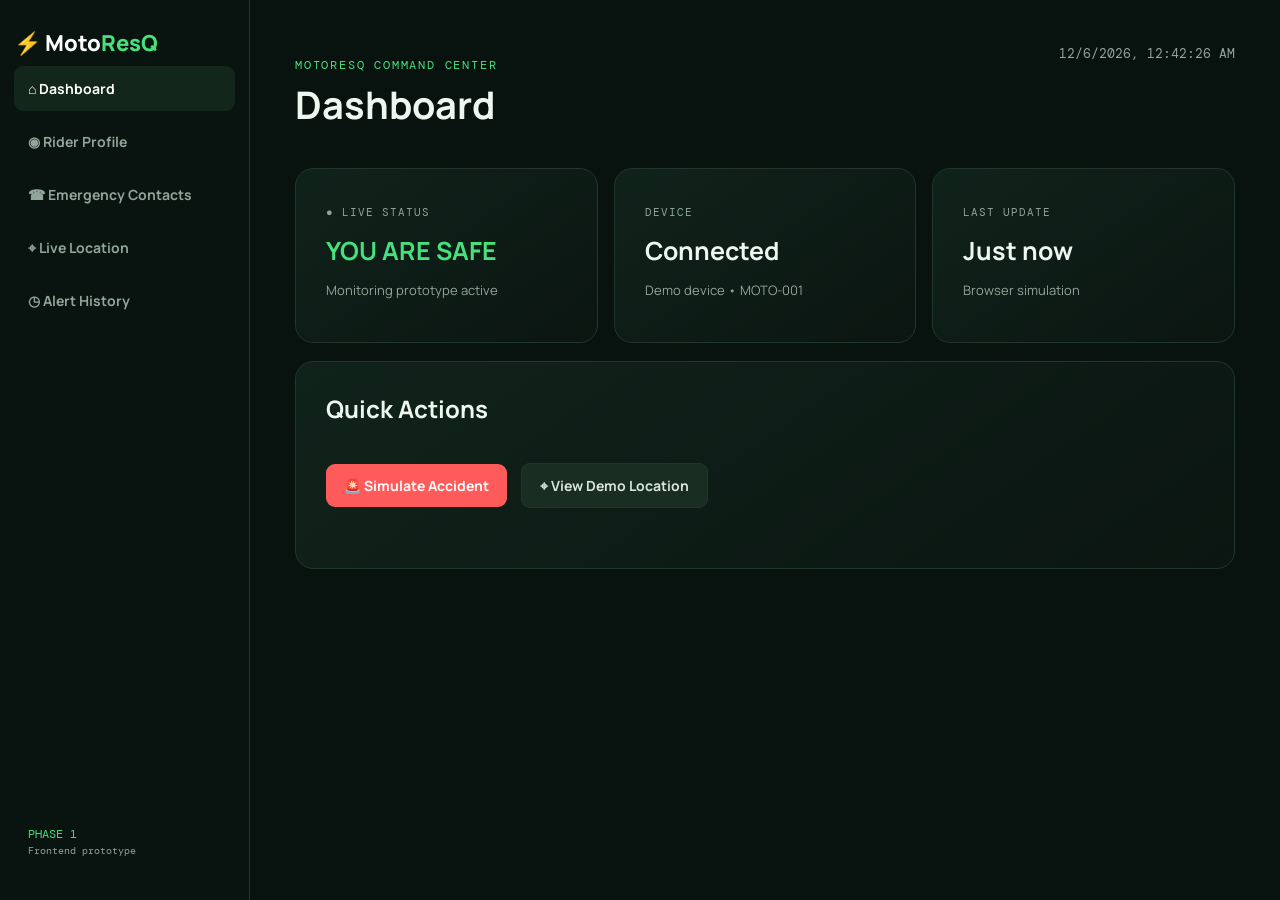
==== app.html @ 93294eaf "Add files via upload" ====
<!DOCTYPE html>
<html lang="en"><head><meta charset="UTF-8"><meta name="viewport" content="width=device-width,initial-scale=1.0"><title>MotoResQ Dashboard</title><link rel="stylesheet" href="style.css"></head>
<body class="app-body"><aside><a class="brand" href="index.html">⚡ Moto<span>ResQ</span></a><button class="tab active" data-page="dashboard">⌂ Dashboard</button><button class="tab" data-page="profile">◉ Rider Profile</button><button class="tab" data-page="contacts">☎ Emergency Contacts</button><button class="tab" data-page="location">⌖ Live Location</button><button class="tab" data-page="history">◷ Alert History</button><div class="side-bottom">PHASE 1<br><small>Frontend prototype</small></div></aside>
<div class="app"><header><div><p class="eyebrow">MOTORESQ COMMAND CENTER</p><h1 id="pageTitle">Dashboard</h1></div><div class="clock" id="clock"></div></header>
<section id="dashboard" class="page active-page"><div class="grid3"><div class="status-card safe"><span>● LIVE STATUS</span><h2 id="safeText">YOU ARE SAFE</h2><p>Monitoring prototype active</p></div><div class="status-card"><span>DEVICE</span><h2>Connected</h2><p>Demo device • MOTO-001</p></div><div class="status-card"><span>LAST UPDATE</span><h2 id="lastUpdate">Just now</h2><p>Browser simulation</p></div></div><div class="panel"><div class="panel-head"><h2>Quick Actions</h2></div><div class="actions"><button class="danger" onclick="simulateAccident()">🚨 Simulate Accident</button><button class="secondary-btn" onclick="showPage('location')">⌖ View Demo Location</button></div></div></section>
<section id="profile" class="page"><div class="panel"><h2>Rider Profile</h2><p class="muted">Saved locally in this browser.</p><form id="profileForm" class="form"><label>Name<input id="name" placeholder="Your name"></label><label>Blood Group<input id="blood" placeholder="e.g. O+"></label><label>Medical Condition<input id="medical" placeholder="Optional"></label><label>Allergies<input id="allergies" placeholder="Optional"></label><label>Vehicle Number<input id="vehicle" placeholder="UP XX AB 1234"></label><button class="primary" type="submit">Save Profile</button></form></div></section>
<section id="contacts" class="page"><div class="panel"><div class="panel-head"><div><h2>Emergency Contacts</h2><p class="muted">People to notify during an SOS event.</p></div></div><form id="contactForm" class="contact-form"><input id="contactName" placeholder="Name" required><input id="contactPhone" placeholder="Phone number" required><input id="contactRelation" placeholder="Relationship" required><button class="primary">Add Contact</button></form><div id="contactList" class="contact-list"></div></div></section>
<section id="location" class="page"><div class="panel"><h2>Demo Location</h2><div class="map-demo"><div class="pin">📍</div><div class="road r1"></div><div class="road r2"></div><div class="map-label">MotoResQ Demo Location</div></div><div class="location-data"><div><span>Latitude</span><b>26.8467° N</b></div><div><span>Longitude</span><b>80.9462° E</b></div><div><span>Confidence</span><b>Demo / Prototype</b></div></div></div></section>
<section id="history" class="page"><div class="panel"><h2>Alert History</h2><div id="historyList"></div></div></section>
</div>
<div id="modal" class="modal hidden"><div class="modal-card"><button class="close" onclick="closeModal()">×</button><div id="modalContent"></div></div></div>
<div id="toast"></div>
<script src="script.js"></script></body></html>
---- style.css ----
@import url("https://fonts.googleapis.com/css2?family=DM+Mono&family=Manrope:wght@400;500;600;700;800&display=swap");
:root{--bg:#08120f;--panel:#0e1b16;--line:#21362d;--text:#edf7f0;--muted:#91a59a;--accent:#46e07d;--danger:#ff5b5b}*{box-sizing:border-box}html{scroll-behavior:smooth}body{margin:0;background:var(--bg);color:var(--text);font-family:Manrope,sans-serif}nav{height:74px;border-bottom:1px solid var(--line);display:flex;align-items:center;justify-content:space-between;padding:0 7%;position:sticky;top:0;background:#08120feF;backdrop-filter:blur(10px);z-index:10}.brand{font-size:22px;font-weight:800;text-decoration:none;color:#fff}.brand span{color:var(--accent)}.navlinks{display:flex;align-items:center;gap:25px}.navlinks a{color:var(--muted);text-decoration:none;font-size:14px}button{border:0;border-radius:9px;padding:12px 18px;font:700 14px Manrope;cursor:pointer}.navlinks button,.primary{background:var(--accent);color:#06220f}.hero{min-height:720px;max-width:1200px;margin:auto;padding:110px 32px 70px;display:grid;grid-template-columns:1.4fr .7fr;align-items:center;gap:70px}.eyebrow{font:12px "DM Mono";letter-spacing:1.8px;color:var(--accent)}h1{font-size:clamp(38px,6vw,72px);line-height:1.05;margin:14px 0}h1 span{color:var(--accent)}.lead,.feature>div>p{color:var(--muted);font-size:17px;line-height:1.8;max-width:680px}.actions{display:flex;gap:14px;align-items:center;flex-wrap:wrap;margin:30px 0}.secondary{color:#fff;text-decoration:none;font-size:14px}.stats{display:flex;gap:45px;margin-top:55px}.stats div{display:flex;flex-direction:column}.stats b{font-size:28px;color:var(--accent)}.stats span{font-size:12px;color:var(--muted)}.hero-card,.panel,.status-card{background:linear-gradient(145deg,#10231b,#0b1511);border:1px solid var(--line);border-radius:18px;padding:30px}.hero-card{position:relative;overflow:hidden}.hero-card h2{color:var(--accent);font-size:35px;margin:12px 0}.hero-card p,.status-card span{font:11px "DM Mono";letter-spacing:1px;color:var(--muted)}.hero-card small{color:var(--muted)}hr{border:0;border-top:1px solid var(--line);margin:25px 0}.mini-grid{display:grid;grid-template-columns:1fr 1fr;gap:15px}.mini-grid span{font-size:10px;color:var(--muted)}.mini-grid b{display:block;color:#fff;margin-top:7px}.pulse{position:absolute;width:250px;height:250px;border-radius:50%;background:var(--accent);filter:blur(100px);opacity:.12;right:-80px;top:-80px}#how,.feature{max-width:1200px;margin:auto;padding:90px 32px}.steps{display:grid;grid-template-columns:repeat(5,1fr);gap:12px;margin-top:40px}.steps article{border:1px solid var(--line);border-radius:14px;padding:22px;min-height:220px}.steps b{color:var(--accent);font:18px "DM Mono"}.steps h3{font-size:20px}.steps p{font-size:14px;color:var(--muted);line-height:1.7}.feature{display:flex;justify-content:space-between;gap:80px;padding-bottom:110px}.feature h2{font-size:42px}.feature-list{min-width:320px;border-left:1px solid var(--line);padding-left:35px;color:var(--muted);line-height:2.2}footer{border-top:1px solid var(--line);padding:30px;text-align:center;color:var(--muted);font-size:12px}
.app-body{display:flex;min-height:100vh}aside{width:250px;border-right:1px solid var(--line);padding:28px 14px;position:fixed;height:100vh;background:#09130f;display:flex;flex-direction:column;gap:8px}.tab{background:transparent;color:var(--muted);text-align:left;padding:13px 14px}.tab:hover,.tab.active{background:#13261c;color:#fff}.side-bottom{margin-top:auto;color:var(--accent);font:12px "DM Mono";padding:14px}.side-bottom small{color:var(--muted)}.app{margin-left:250px;width:calc(100% - 250px);padding:45px;max-width:1450px}header{display:flex;justify-content:space-between;align-items:start;margin-bottom:35px}header h1{font-size:38px;margin:8px 0}.clock{color:var(--muted);font:13px "DM Mono"}.page{display:none}.active-page{display:block}.grid3{display:grid;grid-template-columns:repeat(3,1fr);gap:16px;margin-bottom:18px}.status-card h2{margin:12px 0;font-size:25px}.status-card p,.muted{color:var(--muted);font-size:13px}.safe h2{color:var(--accent)}.panel{margin-bottom:18px}.panel h2{margin:0 0 8px}.panel-head{display:flex;justify-content:space-between}.danger{background:var(--danger);color:white}.secondary-btn{background:#1a2d23;color:#d8e6dd;border:1px solid var(--line)}.form{display:grid;grid-template-columns:1fr 1fr;gap:18px;margin-top:25px}.form label{display:flex;flex-direction:column;gap:8px;font-size:13px;color:var(--muted)}.form label:last-of-type{grid-column:span 2}.form button{grid-column:span 2;justify-self:start}input{background:#08130f;border:1px solid var(--line);border-radius:8px;padding:13px;color:#fff;font:14px Manrope}.contact-form{display:grid;grid-template-columns:1fr 1fr 1fr auto;gap:10px;margin:25px 0}.contact-list{display:grid;gap:10px}.contact{display:flex;justify-content:space-between;align-items:center;background:#0a1510;border:1px solid var(--line);padding:16px;border-radius:10px}.contact small{color:var(--muted)}.delete{background:transparent;color:var(--danger);padding:5px}.map-demo{height:360px;border-radius:15px;background:#13271e;position:relative;overflow:hidden;border:1px solid var(--line)}.road{position:absolute;background:#263f32;height:70px;width:130%;transform:rotate(-20deg);left:-15%;top:45%;border-top:2px dashed #567060;border-bottom:2px dashed #567060}.r2{transform:rotate(55deg);top:30%;left:-20%;height:55px}.pin{position:absolute;z-index:2;left:49%;top:43%;font-size:45px;filter:drop-shadow(0 10px 12px #000)}.map-label{position:absolute;left:50%;bottom:20px;transform:translateX(-50%);background:#08130f;padding:10px 16px;border-radius:8px;font-size:12px}.location-data{display:grid;grid-template-columns:repeat(3,1fr);gap:10px;margin-top:18px}.location-data div{padding:15px;background:#0a1510;border-radius:10px}.location-data span{display:block;color:var(--muted);font-size:11px}.location-data b{display:block;margin-top:7px}.history-item{padding:16px;border-bottom:1px solid var(--line);display:flex;justify-content:space-between}.modal{position:fixed;inset:0;background:#000b;display:grid;place-items:center;z-index:30;padding:20px}.hidden{display:none}.modal-card{background:#101d17;border:1px solid var(--line);border-radius:20px;padding:35px;max-width:480px;width:100%;position:relative;text-align:center}.close{position:absolute;right:10px;top:10px;background:transparent;color:#fff;font-size:25px}.sos-icon{font-size:55px}.timer{font-size:80px;color:var(--danger);font-weight:800;margin:10px}.cancel{background:var(--accent);color:#06220f}#toast{position:fixed;bottom:25px;right:25px;background:#173023;border:1px solid var(--accent);padding:14px 18px;border-radius:10px;opacity:0;transform:translateY(20px);transition:.25s;font-size:13px}.show-toast{opacity:1!important;transform:none!important}@media(max-width:850px){nav{padding:0 20px}.navlinks a{display:none}.hero{grid-template-columns:1fr;padding-top:70px}.steps{grid-template-columns:1fr 1fr}.feature{display:block}.feature-list{border-left:0;padding-left:0;margin-top:30px}.app-body{display:block}aside{position:static;width:100%;height:auto;flex-direction:row;overflow:auto;padding:15px}.side-bottom{display:none}.app{margin:0;width:100%;padding:25px}.grid3,.location-data{grid-template-columns:1fr}.form,.contact-form{grid-template-columns:1fr}.form label:last-of-type,.form button{grid-column:auto}.tab{white-space:nowrap}.brand{margin-right:10px}.clock{display:none}}@media(max-width:520px){.steps{grid-template-columns:1fr}.stats{gap:20px}.hero{padding-left:20px;padding-right:20px}#how,.feature{padding-left:20px;padding-right:20px}.navlinks button{padding:9px 12px}}
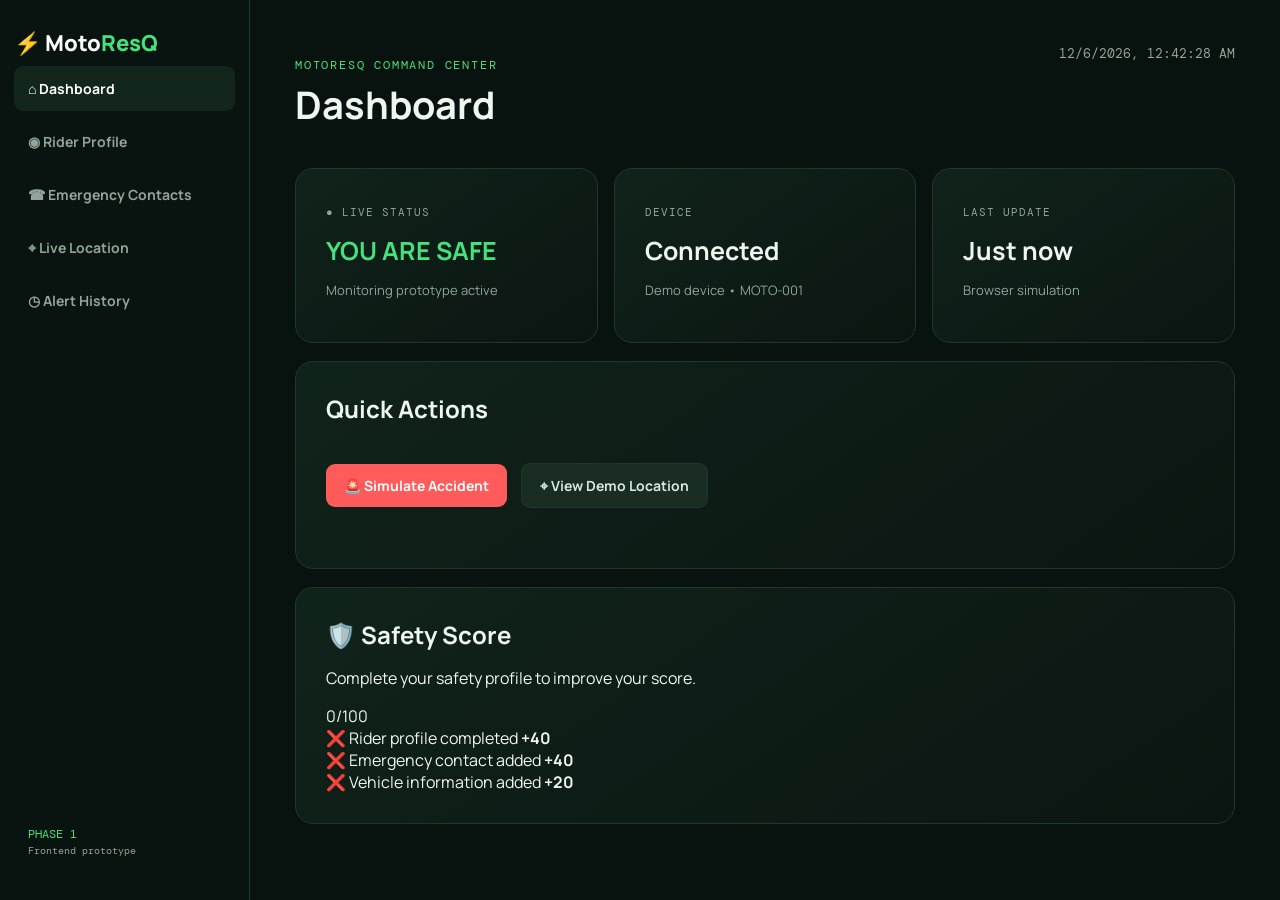
==== commit 91f47e3d: "Update app.html safety score" ====
--- a/app.html
+++ b/app.html
@@ -3,6 +3,47 @@
 <body class="app-body"><aside><a class="brand" href="index.html">⚡ Moto<span>ResQ</span></a><button class="tab active" data-page="dashboard">⌂ Dashboard</button><button class="tab" data-page="profile">◉ Rider Profile</button><button class="tab" data-page="contacts">☎ Emergency Contacts</button><button class="tab" data-page="location">⌖ Live Location</button><button class="tab" data-page="history">◷ Alert History</button><div class="side-bottom">PHASE 1<br><small>Frontend prototype</small></div></aside>
 <div class="app"><header><div><p class="eyebrow">MOTORESQ COMMAND CENTER</p><h1 id="pageTitle">Dashboard</h1></div><div class="clock" id="clock"></div></header>
 <section id="dashboard" class="page active-page"><div class="grid3"><div class="status-card safe"><span>● LIVE STATUS</span><h2 id="safeText">YOU ARE SAFE</h2><p>Monitoring prototype active</p></div><div class="status-card"><span>DEVICE</span><h2>Connected</h2><p>Demo device • MOTO-001</p></div><div class="status-card"><span>LAST UPDATE</span><h2 id="lastUpdate">Just now</h2><p>Browser simulation</p></div></div><div class="panel"><div class="panel-head"><h2>Quick Actions</h2></div><div class="actions"><button class="danger" onclick="simulateAccident()">🚨 Simulate Accident</button><button class="secondary-btn" onclick="showPage('location')">⌖ View Demo Location</button></div></div></section>
+<!-- SAFETY SCORE -->
+<div class="panel safety-panel">
+
+    <div class="section-header">
+        <div>
+            <h2>🛡️ Safety Score</h2>
+            <p>Complete your safety profile to improve your score.</p>
+        </div>
+
+        <div class="score-number">
+            <span id="safetyScore">0</span>/100
+        </div>
+    </div>
+
+    <div class="progress-bar">
+        <div id="safetyProgress" class="progress-fill"></div>
+    </div>
+
+    <div class="safety-checks">
+
+        <div class="safety-item">
+            <span id="profileCheck">❌</span>
+            <span>Rider profile completed</span>
+            <b>+40</b>
+        </div>
+
+        <div class="safety-item">
+            <span id="contactCheck">❌</span>
+            <span>Emergency contact added</span>
+            <b>+40</b>
+        </div>
+
+        <div class="safety-item">
+            <span id="vehicleCheck">❌</span>
+            <span>Vehicle information added</span>
+            <b>+20</b>
+        </div>
+
+    </div>
+
+</div>
 <section id="profile" class="page"><div class="panel"><h2>Rider Profile</h2><p class="muted">Saved locally in this browser.</p><form id="profileForm" class="form"><label>Name<input id="name" placeholder="Your name"></label><label>Blood Group<input id="blood" placeholder="e.g. O+"></label><label>Medical Condition<input id="medical" placeholder="Optional"></label><label>Allergies<input id="allergies" placeholder="Optional"></label><label>Vehicle Number<input id="vehicle" placeholder="UP XX AB 1234"></label><button class="primary" type="submit">Save Profile</button></form></div></section>
 <section id="contacts" class="page"><div class="panel"><div class="panel-head"><div><h2>Emergency Contacts</h2><p class="muted">People to notify during an SOS event.</p></div></div><form id="contactForm" class="contact-form"><input id="contactName" placeholder="Name" required><input id="contactPhone" placeholder="Phone number" required><input id="contactRelation" placeholder="Relationship" required><button class="primary">Add Contact</button></form><div id="contactList" class="contact-list"></div></div></section>
 <section id="location" class="page"><div class="panel"><h2>Demo Location</h2><div class="map-demo"><div class="pin">📍</div><div class="road r1"></div><div class="road r2"></div><div class="map-label">MotoResQ Demo Location</div></div><div class="location-data"><div><span>Latitude</span><b>26.8467° N</b></div><div><span>Longitude</span><b>80.9462° E</b></div><div><span>Confidence</span><b>Demo / Prototype</b></div></div></div></section>
@@ -10,4 +51,4 @@
 </div>
 <div id="modal" class="modal hidden"><div class="modal-card"><button class="close" onclick="closeModal()">×</button><div id="modalContent"></div></div></div>
 <div id="toast"></div>
-<script src="script.js"></script></body></html>+<script src="script.js"></script></body></html>
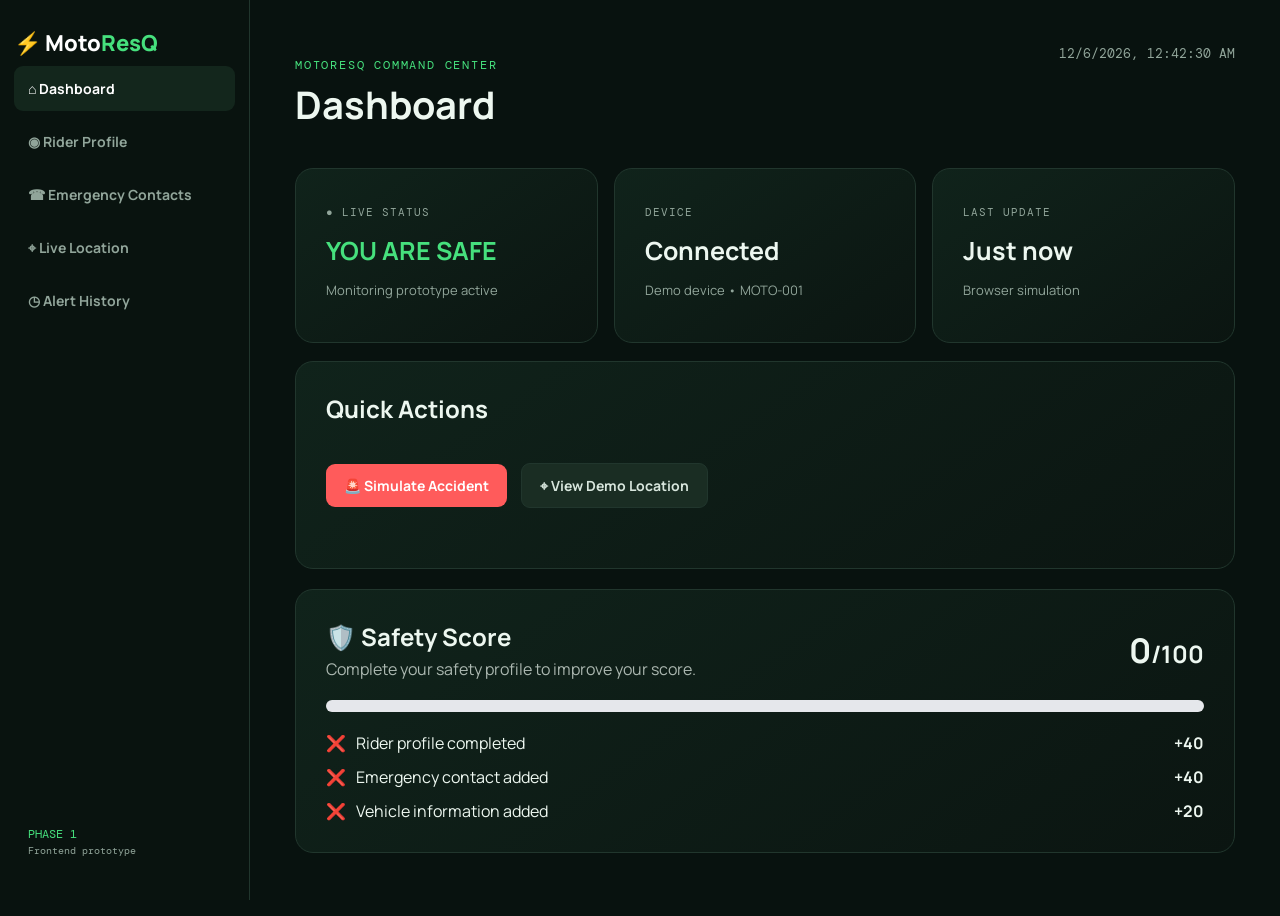
==== commit f293036a: "Update app.html Add interactive rider profile form" ====
--- a/app.html
+++ b/app.html
@@ -44,7 +44,138 @@
     </div>
 
 </div>
-<section id="profile" class="page"><div class="panel"><h2>Rider Profile</h2><p class="muted">Saved locally in this browser.</p><form id="profileForm" class="form"><label>Name<input id="name" placeholder="Your name"></label><label>Blood Group<input id="blood" placeholder="e.g. O+"></label><label>Medical Condition<input id="medical" placeholder="Optional"></label><label>Allergies<input id="allergies" placeholder="Optional"></label><label>Vehicle Number<input id="vehicle" placeholder="UP XX AB 1234"></label><button class="primary" type="submit">Save Profile</button></form></div></section>
+<section id="profile" class="page"><section id="profile" class="page">
+
+    <div class="panel">
+
+        <h2>👤 Rider Profile</h2>
+
+        <p class="muted">
+            Enter your details. This information will be used during an emergency.
+        </p>
+
+        <form id="profileForm">
+
+            <!-- NAME -->
+            <div class="form-group">
+                <label for="riderName">Full Name</label>
+
+                <input
+                    type="text"
+                    id="riderName"
+                    placeholder="Enter your full name"
+                    required
+                >
+            </div>
+
+
+            <!-- PHONE -->
+            <div class="form-group">
+                <label for="riderPhone">Phone Number</label>
+
+                <input
+                    type="tel"
+                    id="riderPhone"
+                    placeholder="Enter your phone number"
+                    required
+                >
+            </div>
+
+
+            <!-- BLOOD GROUP -->
+            <div class="form-group">
+                <label for="bloodGroup">Blood Group</label>
+
+                <select id="bloodGroup" required>
+
+                    <option value="">Select Blood Group</option>
+
+                    <option value="A+">A+</option>
+                    <option value="A-">A-</option>
+                    <option value="B+">B+</option>
+                    <option value="B-">B-</option>
+                    <option value="AB+">AB+</option>
+                    <option value="AB-">AB-</option>
+                    <option value="O+">O+</option>
+                    <option value="O-">O-</option>
+
+                </select>
+            </div>
+
+
+            <!-- MEDICAL CONDITION -->
+            <div class="form-group">
+
+                <label for="medicalCondition">
+                    Medical Conditions
+                </label>
+
+                <textarea
+                    id="medicalCondition"
+                    placeholder="Example: Diabetes, Asthma (optional)"
+                ></textarea>
+
+            </div>
+
+
+            <!-- ALLERGIES -->
+            <div class="form-group">
+
+                <label for="allergies">
+                    Allergies
+                </label>
+
+                <textarea
+                    id="allergies"
+                    placeholder="Example: Penicillin, Peanuts (optional)"
+                ></textarea>
+
+            </div>
+
+
+            <!-- VEHICLE NUMBER -->
+            <div class="form-group">
+
+                <label for="vehicleNumber">
+                    Vehicle Number
+                </label>
+
+                <input
+                    type="text"
+                    id="vehicleNumber"
+                    placeholder="Example: UP32 AB 1234"
+                    required
+                >
+
+            </div>
+
+
+            <!-- ADDRESS -->
+            <div class="form-group">
+
+                <label for="riderAddress">
+                    Address
+                </label>
+
+                <textarea
+                    id="riderAddress"
+                    placeholder="Enter your address"
+                ></textarea>
+
+            </div>
+
+
+            <button type="submit" class="btn primary">
+
+                💾 Save Profile
+
+            </button>
+
+        </form>
+
+    </div>
+
+</section></section>
 <section id="contacts" class="page"><div class="panel"><div class="panel-head"><div><h2>Emergency Contacts</h2><p class="muted">People to notify during an SOS event.</p></div></div><form id="contactForm" class="contact-form"><input id="contactName" placeholder="Name" required><input id="contactPhone" placeholder="Phone number" required><input id="contactRelation" placeholder="Relationship" required><button class="primary">Add Contact</button></form><div id="contactList" class="contact-list"></div></div></section>
 <section id="location" class="page"><div class="panel"><h2>Demo Location</h2><div class="map-demo"><div class="pin">📍</div><div class="road r1"></div><div class="road r2"></div><div class="map-label">MotoResQ Demo Location</div></div><div class="location-data"><div><span>Latitude</span><b>26.8467° N</b></div><div><span>Longitude</span><b>80.9462° E</b></div><div><span>Confidence</span><b>Demo / Prototype</b></div></div></div></section>
 <section id="history" class="page"><div class="panel"><h2>Alert History</h2><div id="historyList"></div></div></section>
--- a/style.css
+++ b/style.css
@@ -1,3 +1,79 @@
 @import url("https://fonts.googleapis.com/css2?family=DM+Mono&family=Manrope:wght@400;500;600;700;800&display=swap");
 :root{--bg:#08120f;--panel:#0e1b16;--line:#21362d;--text:#edf7f0;--muted:#91a59a;--accent:#46e07d;--danger:#ff5b5b}*{box-sizing:border-box}html{scroll-behavior:smooth}body{margin:0;background:var(--bg);color:var(--text);font-family:Manrope,sans-serif}nav{height:74px;border-bottom:1px solid var(--line);display:flex;align-items:center;justify-content:space-between;padding:0 7%;position:sticky;top:0;background:#08120feF;backdrop-filter:blur(10px);z-index:10}.brand{font-size:22px;font-weight:800;text-decoration:none;color:#fff}.brand span{color:var(--accent)}.navlinks{display:flex;align-items:center;gap:25px}.navlinks a{color:var(--muted);text-decoration:none;font-size:14px}button{border:0;border-radius:9px;padding:12px 18px;font:700 14px Manrope;cursor:pointer}.navlinks button,.primary{background:var(--accent);color:#06220f}.hero{min-height:720px;max-width:1200px;margin:auto;padding:110px 32px 70px;display:grid;grid-template-columns:1.4fr .7fr;align-items:center;gap:70px}.eyebrow{font:12px "DM Mono";letter-spacing:1.8px;color:var(--accent)}h1{font-size:clamp(38px,6vw,72px);line-height:1.05;margin:14px 0}h1 span{color:var(--accent)}.lead,.feature>div>p{color:var(--muted);font-size:17px;line-height:1.8;max-width:680px}.actions{display:flex;gap:14px;align-items:center;flex-wrap:wrap;margin:30px 0}.secondary{color:#fff;text-decoration:none;font-size:14px}.stats{display:flex;gap:45px;margin-top:55px}.stats div{display:flex;flex-direction:column}.stats b{font-size:28px;color:var(--accent)}.stats span{font-size:12px;color:var(--muted)}.hero-card,.panel,.status-card{background:linear-gradient(145deg,#10231b,#0b1511);border:1px solid var(--line);border-radius:18px;padding:30px}.hero-card{position:relative;overflow:hidden}.hero-card h2{color:var(--accent);font-size:35px;margin:12px 0}.hero-card p,.status-card span{font:11px "DM Mono";letter-spacing:1px;color:var(--muted)}.hero-card small{color:var(--muted)}hr{border:0;border-top:1px solid var(--line);margin:25px 0}.mini-grid{display:grid;grid-template-columns:1fr 1fr;gap:15px}.mini-grid span{font-size:10px;color:var(--muted)}.mini-grid b{display:block;color:#fff;margin-top:7px}.pulse{position:absolute;width:250px;height:250px;border-radius:50%;background:var(--accent);filter:blur(100px);opacity:.12;right:-80px;top:-80px}#how,.feature{max-width:1200px;margin:auto;padding:90px 32px}.steps{display:grid;grid-template-columns:repeat(5,1fr);gap:12px;margin-top:40px}.steps article{border:1px solid var(--line);border-radius:14px;padding:22px;min-height:220px}.steps b{color:var(--accent);font:18px "DM Mono"}.steps h3{font-size:20px}.steps p{font-size:14px;color:var(--muted);line-height:1.7}.feature{display:flex;justify-content:space-between;gap:80px;padding-bottom:110px}.feature h2{font-size:42px}.feature-list{min-width:320px;border-left:1px solid var(--line);padding-left:35px;color:var(--muted);line-height:2.2}footer{border-top:1px solid var(--line);padding:30px;text-align:center;color:var(--muted);font-size:12px}
 .app-body{display:flex;min-height:100vh}aside{width:250px;border-right:1px solid var(--line);padding:28px 14px;position:fixed;height:100vh;background:#09130f;display:flex;flex-direction:column;gap:8px}.tab{background:transparent;color:var(--muted);text-align:left;padding:13px 14px}.tab:hover,.tab.active{background:#13261c;color:#fff}.side-bottom{margin-top:auto;color:var(--accent);font:12px "DM Mono";padding:14px}.side-bottom small{color:var(--muted)}.app{margin-left:250px;width:calc(100% - 250px);padding:45px;max-width:1450px}header{display:flex;justify-content:space-between;align-items:start;margin-bottom:35px}header h1{font-size:38px;margin:8px 0}.clock{color:var(--muted);font:13px "DM Mono"}.page{display:none}.active-page{display:block}.grid3{display:grid;grid-template-columns:repeat(3,1fr);gap:16px;margin-bottom:18px}.status-card h2{margin:12px 0;font-size:25px}.status-card p,.muted{color:var(--muted);font-size:13px}.safe h2{color:var(--accent)}.panel{margin-bottom:18px}.panel h2{margin:0 0 8px}.panel-head{display:flex;justify-content:space-between}.danger{background:var(--danger);color:white}.secondary-btn{background:#1a2d23;color:#d8e6dd;border:1px solid var(--line)}.form{display:grid;grid-template-columns:1fr 1fr;gap:18px;margin-top:25px}.form label{display:flex;flex-direction:column;gap:8px;font-size:13px;color:var(--muted)}.form label:last-of-type{grid-column:span 2}.form button{grid-column:span 2;justify-self:start}input{background:#08130f;border:1px solid var(--line);border-radius:8px;padding:13px;color:#fff;font:14px Manrope}.contact-form{display:grid;grid-template-columns:1fr 1fr 1fr auto;gap:10px;margin:25px 0}.contact-list{display:grid;gap:10px}.contact{display:flex;justify-content:space-between;align-items:center;background:#0a1510;border:1px solid var(--line);padding:16px;border-radius:10px}.contact small{color:var(--muted)}.delete{background:transparent;color:var(--danger);padding:5px}.map-demo{height:360px;border-radius:15px;background:#13271e;position:relative;overflow:hidden;border:1px solid var(--line)}.road{position:absolute;background:#263f32;height:70px;width:130%;transform:rotate(-20deg);left:-15%;top:45%;border-top:2px dashed #567060;border-bottom:2px dashed #567060}.r2{transform:rotate(55deg);top:30%;left:-20%;height:55px}.pin{position:absolute;z-index:2;left:49%;top:43%;font-size:45px;filter:drop-shadow(0 10px 12px #000)}.map-label{position:absolute;left:50%;bottom:20px;transform:translateX(-50%);background:#08130f;padding:10px 16px;border-radius:8px;font-size:12px}.location-data{display:grid;grid-template-columns:repeat(3,1fr);gap:10px;margin-top:18px}.location-data div{padding:15px;background:#0a1510;border-radius:10px}.location-data span{display:block;color:var(--muted);font-size:11px}.location-data b{display:block;margin-top:7px}.history-item{padding:16px;border-bottom:1px solid var(--line);display:flex;justify-content:space-between}.modal{position:fixed;inset:0;background:#000b;display:grid;place-items:center;z-index:30;padding:20px}.hidden{display:none}.modal-card{background:#101d17;border:1px solid var(--line);border-radius:20px;padding:35px;max-width:480px;width:100%;position:relative;text-align:center}.close{position:absolute;right:10px;top:10px;background:transparent;color:#fff;font-size:25px}.sos-icon{font-size:55px}.timer{font-size:80px;color:var(--danger);font-weight:800;margin:10px}.cancel{background:var(--accent);color:#06220f}#toast{position:fixed;bottom:25px;right:25px;background:#173023;border:1px solid var(--accent);padding:14px 18px;border-radius:10px;opacity:0;transform:translateY(20px);transition:.25s;font-size:13px}.show-toast{opacity:1!important;transform:none!important}@media(max-width:850px){nav{padding:0 20px}.navlinks a{display:none}.hero{grid-template-columns:1fr;padding-top:70px}.steps{grid-template-columns:1fr 1fr}.feature{display:block}.feature-list{border-left:0;padding-left:0;margin-top:30px}.app-body{display:block}aside{position:static;width:100%;height:auto;flex-direction:row;overflow:auto;padding:15px}.side-bottom{display:none}.app{margin:0;width:100%;padding:25px}.grid3,.location-data{grid-template-columns:1fr}.form,.contact-form{grid-template-columns:1fr}.form label:last-of-type,.form button{grid-column:auto}.tab{white-space:nowrap}.brand{margin-right:10px}.clock{display:none}}@media(max-width:520px){.steps{grid-template-columns:1fr}.stats{gap:20px}.hero{padding-left:20px;padding-right:20px}#how,.feature{padding-left:20px;padding-right:20px}.navlinks button{padding:9px 12px}}
+/* =========================
+   SAFETY SCORE
+========================= */
+
+.safety-panel {
+    margin-top: 20px;
+}
+
+.section-header {
+    display: flex;
+    justify-content: space-between;
+    align-items: center;
+    gap: 20px;
+}
+
+.section-header h2 {
+    margin-bottom: 5px;
+}
+
+.section-header p {
+    opacity: 0.7;
+    margin: 0;
+}
+
+.score-number {
+    font-size: 24px;
+    font-weight: bold;
+    white-space: nowrap;
+}
+
+.score-number span {
+    font-size: 34px;
+}
+
+.progress-bar {
+    width: 100%;
+    height: 12px;
+    background: #e5e7eb;
+    border-radius: 20px;
+    overflow: hidden;
+    margin: 20px 0;
+}
+
+.progress-fill {
+    width: 0%;
+    height: 100%;
+    background: #22c55e;
+    border-radius: 20px;
+    transition: width 0.5s ease;
+}
+
+.safety-checks {
+    display: flex;
+    flex-direction: column;
+    gap: 12px;
+}
+
+.safety-item {
+    display: flex;
+    align-items: center;
+    gap: 10px;
+}
+
+.safety-item b {
+    margin-left: auto;
+}
+
+/* Mobile support */
+@media (max-width: 600px) {
+
+    .section-header {
+        align-items: flex-start;
+        flex-direction: column;
+    }
+
+}
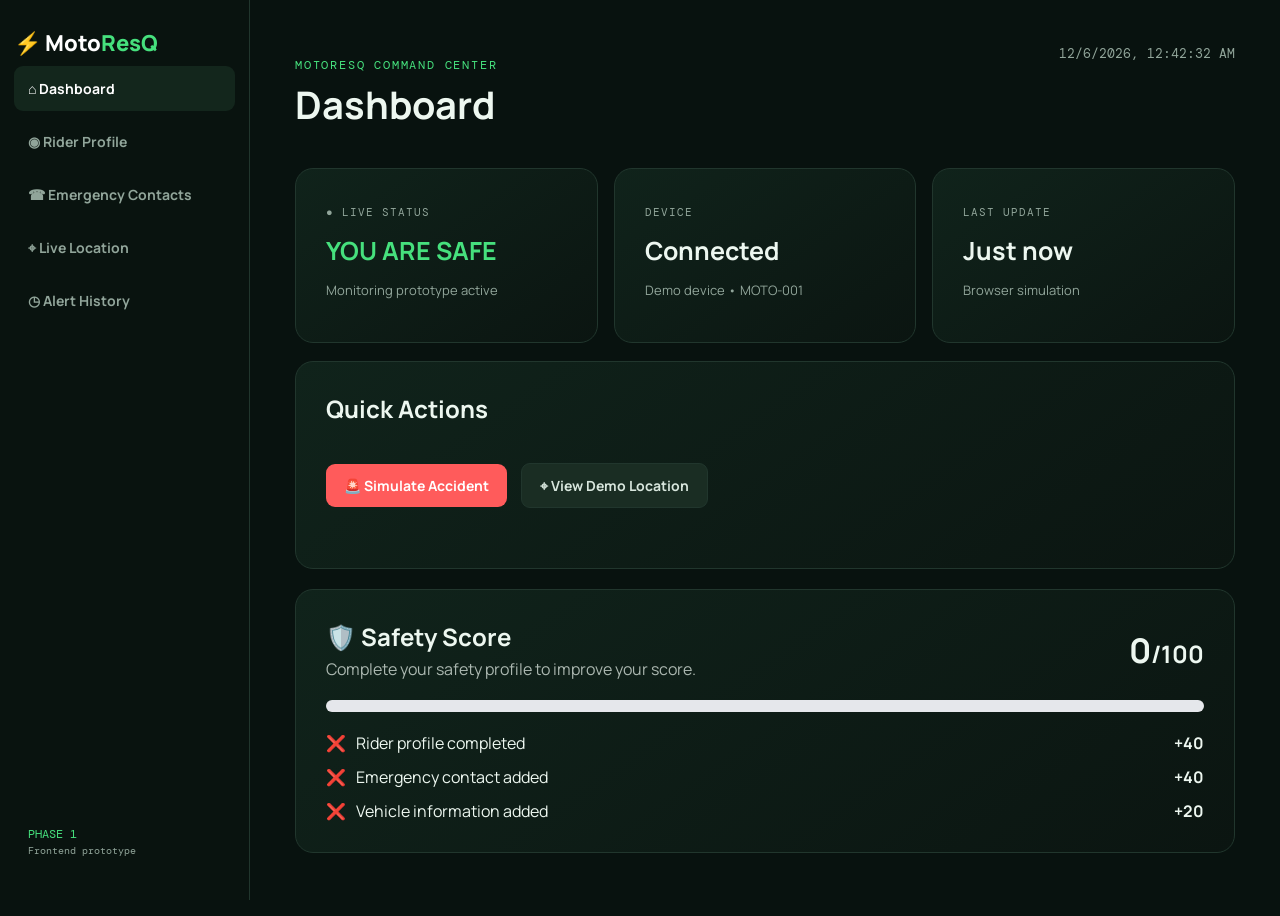
==== commit 3633984c: "Update app.html rider" ====
--- a/app.html
+++ b/app.html
@@ -44,7 +44,7 @@
     </div>
 
 </div>
-<section id="profile" class="page"><section id="profile" class="page">
+<section id="profile" class="page">
 
     <div class="panel">
 
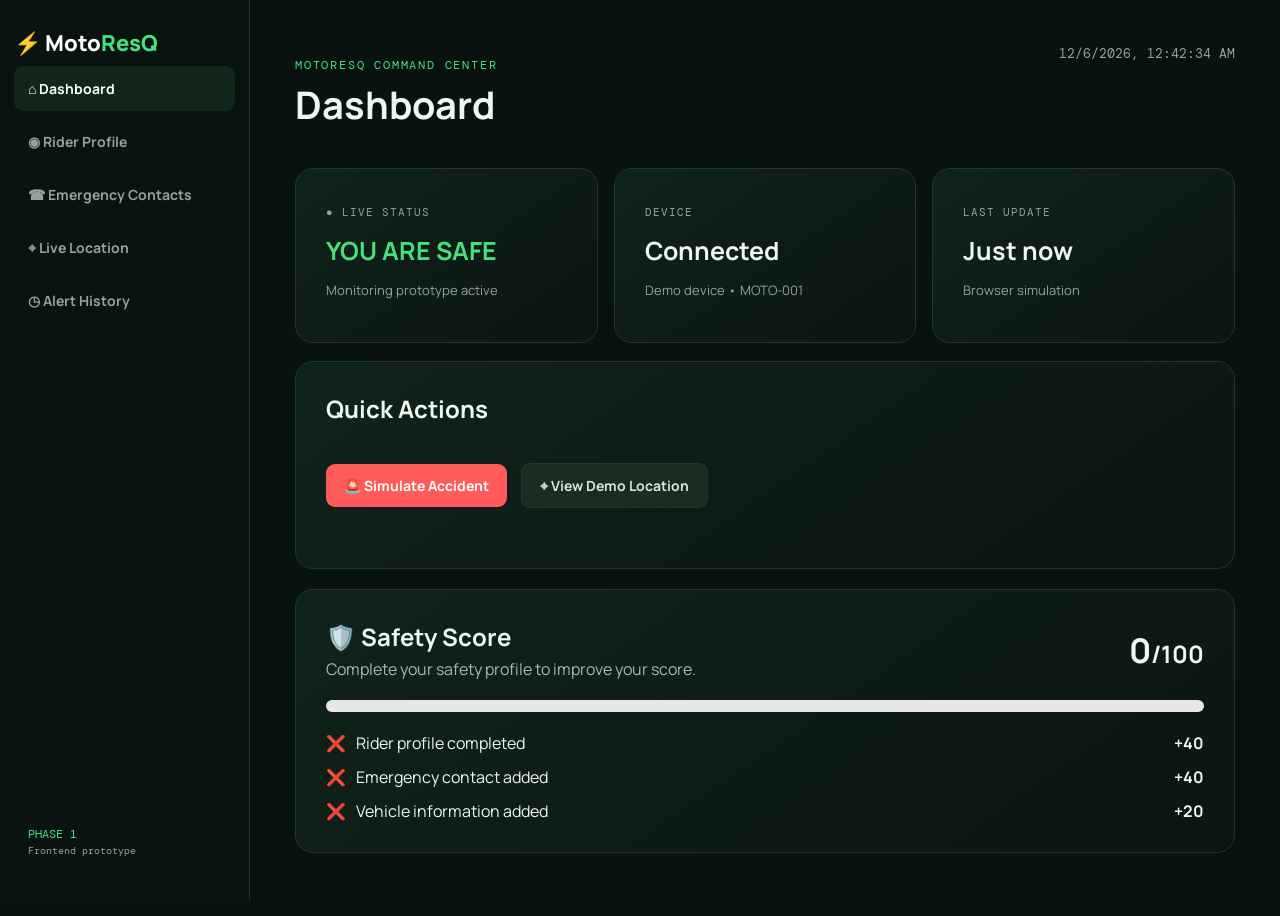
==== commit 278792e6: "Update app.html r" ====
--- a/app.html
+++ b/app.html
@@ -175,7 +175,7 @@
 
     </div>
 
-</section></section>
+</section>
 <section id="contacts" class="page"><div class="panel"><div class="panel-head"><div><h2>Emergency Contacts</h2><p class="muted">People to notify during an SOS event.</p></div></div><form id="contactForm" class="contact-form"><input id="contactName" placeholder="Name" required><input id="contactPhone" placeholder="Phone number" required><input id="contactRelation" placeholder="Relationship" required><button class="primary">Add Contact</button></form><div id="contactList" class="contact-list"></div></div></section>
 <section id="location" class="page"><div class="panel"><h2>Demo Location</h2><div class="map-demo"><div class="pin">📍</div><div class="road r1"></div><div class="road r2"></div><div class="map-label">MotoResQ Demo Location</div></div><div class="location-data"><div><span>Latitude</span><b>26.8467° N</b></div><div><span>Longitude</span><b>80.9462° E</b></div><div><span>Confidence</span><b>Demo / Prototype</b></div></div></div></section>
 <section id="history" class="page"><div class="panel"><h2>Alert History</h2><div id="historyList"></div></div></section>
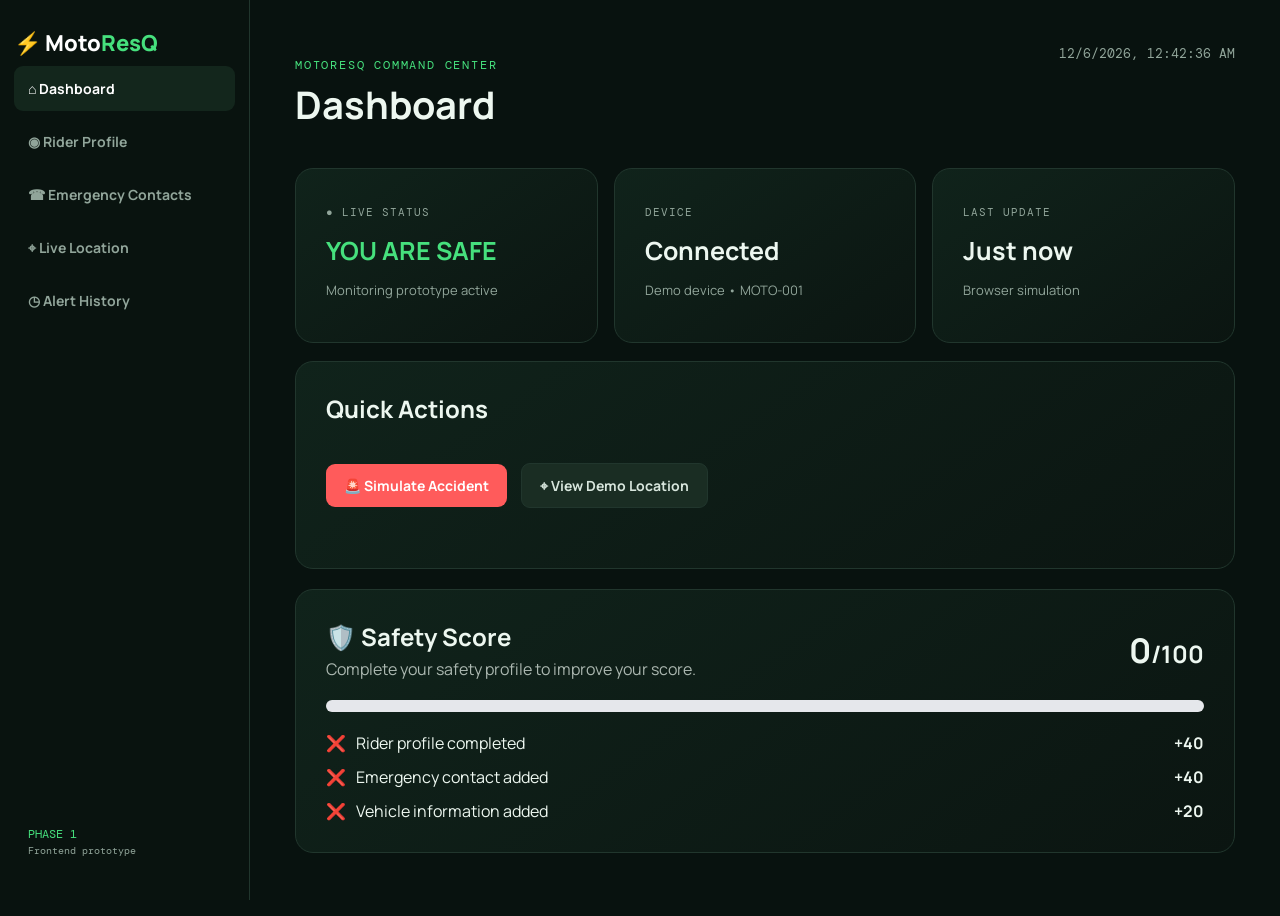
==== commit 492d1085: "Update app.html" ====
--- a/app.html
+++ b/app.html
@@ -44,7 +44,8 @@
     </div>
 
 </div>
-<section id="profile" class="page">
+</section>
+    <section id="profile" class="page">
 
     <div class="panel">
 
@@ -67,7 +68,7 @@
                     required
                 >
             </div>
-
+    
 
             <!-- PHONE -->
             <div class="form-group">
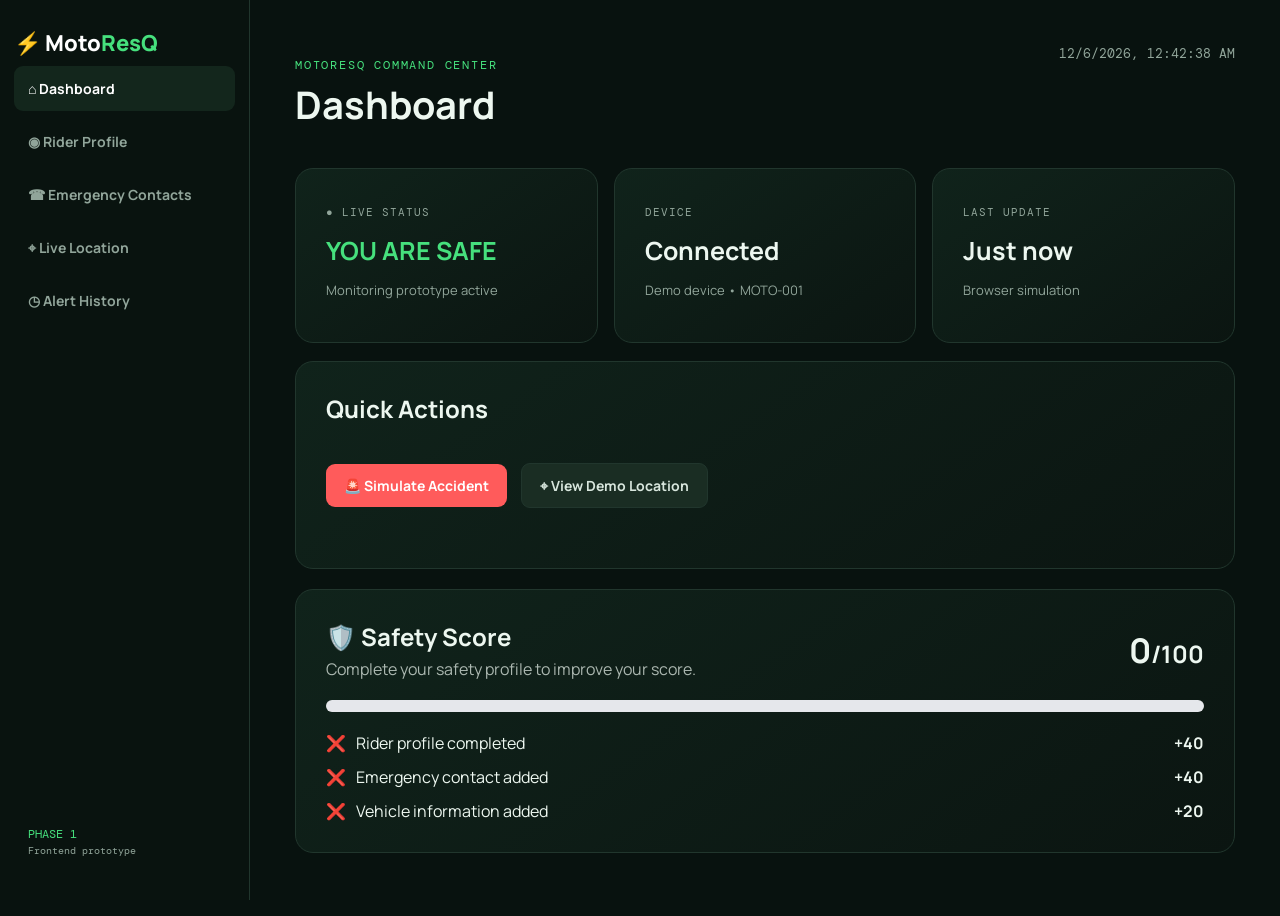
==== commit a2b90153: "Update app.html updated" ====
--- a/app.html
+++ b/app.html
@@ -1,186 +1,687 @@
 <!DOCTYPE html>
-<html lang="en"><head><meta charset="UTF-8"><meta name="viewport" content="width=device-width,initial-scale=1.0"><title>MotoResQ Dashboard</title><link rel="stylesheet" href="style.css"></head>
-<body class="app-body"><aside><a class="brand" href="index.html">⚡ Moto<span>ResQ</span></a><button class="tab active" data-page="dashboard">⌂ Dashboard</button><button class="tab" data-page="profile">◉ Rider Profile</button><button class="tab" data-page="contacts">☎ Emergency Contacts</button><button class="tab" data-page="location">⌖ Live Location</button><button class="tab" data-page="history">◷ Alert History</button><div class="side-bottom">PHASE 1<br><small>Frontend prototype</small></div></aside>
-<div class="app"><header><div><p class="eyebrow">MOTORESQ COMMAND CENTER</p><h1 id="pageTitle">Dashboard</h1></div><div class="clock" id="clock"></div></header>
-<section id="dashboard" class="page active-page"><div class="grid3"><div class="status-card safe"><span>● LIVE STATUS</span><h2 id="safeText">YOU ARE SAFE</h2><p>Monitoring prototype active</p></div><div class="status-card"><span>DEVICE</span><h2>Connected</h2><p>Demo device • MOTO-001</p></div><div class="status-card"><span>LAST UPDATE</span><h2 id="lastUpdate">Just now</h2><p>Browser simulation</p></div></div><div class="panel"><div class="panel-head"><h2>Quick Actions</h2></div><div class="actions"><button class="danger" onclick="simulateAccident()">🚨 Simulate Accident</button><button class="secondary-btn" onclick="showPage('location')">⌖ View Demo Location</button></div></div></section>
-<!-- SAFETY SCORE -->
-<div class="panel safety-panel">
-
-    <div class="section-header">
-        <div>
-            <h2>🛡️ Safety Score</h2>
-            <p>Complete your safety profile to improve your score.</p>
+<html lang="en">
+
+<head>
+    <meta charset="UTF-8">
+
+    <meta name="viewport" content="width=device-width, initial-scale=1.0">
+
+    <title>MotoResQ Dashboard</title>
+
+    <link rel="stylesheet" href="style.css">
+</head>
+
+
+<body class="app-body">
+
+    <!-- SIDEBAR -->
+    <aside>
+
+        <a class="brand" href="index.html">
+            ⚡ Moto<span>ResQ</span>
+        </a>
+
+        <button class="tab active" data-page="dashboard">
+            ⌂ Dashboard
+        </button>
+
+        <button class="tab" data-page="profile">
+            ◉ Rider Profile
+        </button>
+
+        <button class="tab" data-page="contacts">
+            ☎ Emergency Contacts
+        </button>
+
+        <button class="tab" data-page="location">
+            ⌖ Live Location
+        </button>
+
+        <button class="tab" data-page="history">
+            ◷ Alert History
+        </button>
+
+        <div class="side-bottom">
+            PHASE 1
+            <br>
+            <small>Frontend prototype</small>
         </div>
 
-        <div class="score-number">
-            <span id="safetyScore">0</span>/100
+    </aside>
+
+
+    <!-- MAIN APPLICATION -->
+    <div class="app">
+
+
+        <!-- HEADER -->
+        <header>
+
+            <div>
+
+                <p class="eyebrow">
+                    MOTORESQ COMMAND CENTER
+                </p>
+
+                <h1 id="pageTitle">
+                    Dashboard
+                </h1>
+
+            </div>
+
+
+            <div class="clock" id="clock"></div>
+
+        </header>
+
+
+        <!-- =========================
+             DASHBOARD
+        ========================== -->
+
+        <section id="dashboard" class="page active-page">
+
+
+            <!-- STATUS CARDS -->
+
+            <div class="grid3">
+
+                <div class="status-card safe">
+
+                    <span>● LIVE STATUS</span>
+
+                    <h2 id="safeText">
+                        YOU ARE SAFE
+                    </h2>
+
+                    <p>
+                        Monitoring prototype active
+                    </p>
+
+                </div>
+
+
+                <div class="status-card">
+
+                    <span>DEVICE</span>
+
+                    <h2>
+                        Connected
+                    </h2>
+
+                    <p>
+                        Demo device • MOTO-001
+                    </p>
+
+                </div>
+
+
+                <div class="status-card">
+
+                    <span>LAST UPDATE</span>
+
+                    <h2 id="lastUpdate">
+                        Just now
+                    </h2>
+
+                    <p>
+                        Browser simulation
+                    </p>
+
+                </div>
+
+            </div>
+
+
+            <!-- QUICK ACTIONS -->
+
+            <div class="panel">
+
+                <div class="panel-head">
+
+                    <h2>
+                        Quick Actions
+                    </h2>
+
+                </div>
+
+
+                <div class="actions">
+
+                    <button
+                        class="danger"
+                        onclick="simulateAccident()"
+                    >
+                        🚨 Simulate Accident
+                    </button>
+
+
+                    <button
+                        class="secondary-btn"
+                        onclick="showPage('location')"
+                    >
+                        ⌖ View Demo Location
+                    </button>
+
+                </div>
+
+            </div>
+
+
+            <!-- =========================
+                 SAFETY SCORE
+            ========================== -->
+
+            <div class="panel safety-panel">
+
+
+                <div class="section-header">
+
+                    <div>
+
+                        <h2>
+                            🛡️ Safety Score
+                        </h2>
+
+                        <p>
+                            Complete your safety profile to improve your score.
+                        </p>
+
+                    </div>
+
+
+                    <div class="score-number">
+
+                        <span id="safetyScore">
+                            0
+                        </span>/100
+
+                    </div>
+
+                </div>
+
+
+                <!-- PROGRESS BAR -->
+
+                <div class="progress-bar">
+
+                    <div
+                        id="safetyProgress"
+                        class="progress-fill"
+                    ></div>
+
+                </div>
+
+
+                <!-- SAFETY CHECKS -->
+
+                <div class="safety-checks">
+
+
+                    <div class="safety-item">
+
+                        <span id="profileCheck">
+                            ❌
+                        </span>
+
+                        <span>
+                            Rider profile completed
+                        </span>
+
+                        <b>
+                            +40
+                        </b>
+
+                    </div>
+
+
+                    <div class="safety-item">
+
+                        <span id="contactCheck">
+                            ❌
+                        </span>
+
+                        <span>
+                            Emergency contact added
+                        </span>
+
+                        <b>
+                            +40
+                        </b>
+
+                    </div>
+
+
+                    <div class="safety-item">
+
+                        <span id="vehicleCheck">
+                            ❌
+                        </span>
+
+                        <span>
+                            Vehicle information added
+                        </span>
+
+                        <b>
+                            +20
+                        </b>
+
+                    </div>
+
+
+                </div>
+
+            </div>
+
+
+        </section>
+
+
+        <!-- =========================
+             RIDER PROFILE
+        ========================== -->
+
+        <section id="profile" class="page">
+
+
+            <div class="panel">
+
+
+                <h2>
+                    👤 Rider Profile
+                </h2>
+
+
+                <p class="muted">
+
+                    Enter your details. This information will be used
+                    during an emergency.
+
+                </p>
+
+
+                <form id="profileForm">
+
+
+                    <!-- FULL NAME -->
+
+                    <div class="form-group">
+
+                        <label for="riderName">
+                            Full Name
+                        </label>
+
+                        <input
+                            type="text"
+                            id="riderName"
+                            placeholder="Enter your full name"
+                            required
+                        >
+
+                    </div>
+
+
+                    <!-- PHONE NUMBER -->
+
+                    <div class="form-group">
+
+                        <label for="riderPhone">
+                            Phone Number
+                        </label>
+
+                        <input
+                            type="tel"
+                            id="riderPhone"
+                            placeholder="Enter your phone number"
+                            required
+                        >
+
+                    </div>
+
+
+                    <!-- BLOOD GROUP -->
+
+                    <div class="form-group">
+
+                        <label for="bloodGroup">
+                            Blood Group
+                        </label>
+
+
+                        <select
+                            id="bloodGroup"
+                            required
+                        >
+
+                            <option value="">
+                                Select Blood Group
+                            </option>
+
+                            <option value="A+">A+</option>
+                            <option value="A-">A-</option>
+
+                            <option value="B+">B+</option>
+                            <option value="B-">B-</option>
+
+                            <option value="AB+">AB+</option>
+                            <option value="AB-">AB-</option>
+
+                            <option value="O+">O+</option>
+                            <option value="O-">O-</option>
+
+                        </select>
+
+                    </div>
+
+
+                    <!-- MEDICAL CONDITIONS -->
+
+                    <div class="form-group">
+
+                        <label for="medicalCondition">
+                            Medical Conditions
+                        </label>
+
+
+                        <textarea
+                            id="medicalCondition"
+                            placeholder="Example: Diabetes, Asthma (optional)"
+                        ></textarea>
+
+                    </div>
+
+
+                    <!-- ALLERGIES -->
+
+                    <div class="form-group">
+
+                        <label for="allergies">
+                            Allergies
+                        </label>
+
+
+                        <textarea
+                            id="allergies"
+                            placeholder="Example: Penicillin, Peanuts (optional)"
+                        ></textarea>
+
+                    </div>
+
+
+                    <!-- VEHICLE NUMBER -->
+
+                    <div class="form-group">
+
+                        <label for="vehicleNumber">
+                            Vehicle Number
+                        </label>
+
+
+                        <input
+                            type="text"
+                            id="vehicleNumber"
+                            placeholder="Example: UP32 AB 1234"
+                            required
+                        >
+
+                    </div>
+
+
+                    <!-- ADDRESS -->
+
+                    <div class="form-group">
+
+                        <label for="riderAddress">
+                            Address
+                        </label>
+
+
+                        <textarea
+                            id="riderAddress"
+                            placeholder="Enter your address"
+                        ></textarea>
+
+                    </div>
+
+
+                    <!-- SAVE BUTTON -->
+
+                    <button
+                        type="submit"
+                        class="btn primary"
+                    >
+
+                        💾 Save Profile
+
+                    </button>
+
+
+                </form>
+
+
+            </div>
+
+
+        </section>
+
+
+        <!-- =========================
+             EMERGENCY CONTACTS
+        ========================== -->
+
+        <section id="contacts" class="page">
+
+
+            <div class="panel">
+
+
+                <div class="panel-head">
+
+                    <div>
+
+                        <h2>
+                            Emergency Contacts
+                        </h2>
+
+                        <p class="muted">
+                            People to notify during an SOS event.
+                        </p>
+
+                    </div>
+
+                </div>
+
+
+                <form
+                    id="contactForm"
+                    class="contact-form"
+                >
+
+
+                    <input
+                        id="contactName"
+                        placeholder="Name"
+                        required
+                    >
+
+
+                    <input
+                        id="contactPhone"
+                        placeholder="Phone number"
+                        required
+                    >
+
+
+                    <input
+                        id="contactRelation"
+                        placeholder="Relationship"
+                        required
+                    >
+
+
+                    <button class="primary">
+
+                        Add Contact
+
+                    </button>
+
+
+                </form>
+
+
+                <div
+                    id="contactList"
+                    class="contact-list"
+                ></div>
+
+
+            </div>
+
+
+        </section>
+
+
+        <!-- =========================
+             LIVE LOCATION
+        ========================== -->
+
+        <section id="location" class="page">
+
+
+            <div class="panel">
+
+
+                <h2>
+                    Demo Location
+                </h2>
+
+
+                <div class="map-demo">
+
+                    <div class="pin">
+                        📍
+                    </div>
+
+
+                    <div class="road r1"></div>
+
+                    <div class="road r2"></div>
+
+
+                    <div class="map-label">
+                        MotoResQ Demo Location
+                    </div>
+
+                </div>
+
+
+                <div class="location-data">
+
+
+                    <div>
+
+                        <span>
+                            Latitude
+                        </span>
+
+                        <b>
+                            26.8467° N
+                        </b>
+
+                    </div>
+
+
+                    <div>
+
+                        <span>
+                            Longitude
+                        </span>
+
+                        <b>
+                            80.9462° E
+                        </b>
+
+                    </div>
+
+
+                    <div>
+
+                        <span>
+                            Confidence
+                        </span>
+
+                        <b>
+                            Demo / Prototype
+                        </b>
+
+                    </div>
+
+
+                </div>
+
+
+            </div>
+
+
+        </section>
+
+
+        <!-- =========================
+             ALERT HISTORY
+        ========================== -->
+
+        <section id="history" class="page">
+
+
+            <div class="panel">
+
+                <h2>
+                    Alert History
+                </h2>
+
+
+                <div id="historyList"></div>
+
+            </div>
+
+
+        </section>
+
+
+    </div>
+
+
+    <!-- MODAL -->
+
+    <div id="modal" class="modal hidden">
+
+        <div class="modal-card">
+
+            <button
+                class="close"
+                onclick="closeModal()"
+            >
+                ×
+            </button>
+
+
+            <div id="modalContent"></div>
+
         </div>
+
     </div>
 
-    <div class="progress-bar">
-        <div id="safetyProgress" class="progress-fill"></div>
-    </div>
-
-    <div class="safety-checks">
-
-        <div class="safety-item">
-            <span id="profileCheck">❌</span>
-            <span>Rider profile completed</span>
-            <b>+40</b>
-        </div>
-
-        <div class="safety-item">
-            <span id="contactCheck">❌</span>
-            <span>Emergency contact added</span>
-            <b>+40</b>
-        </div>
-
-        <div class="safety-item">
-            <span id="vehicleCheck">❌</span>
-            <span>Vehicle information added</span>
-            <b>+20</b>
-        </div>
-
-    </div>
-
-</div>
-</section>
-    <section id="profile" class="page">
-
-    <div class="panel">
-
-        <h2>👤 Rider Profile</h2>
-
-        <p class="muted">
-            Enter your details. This information will be used during an emergency.
-        </p>
-
-        <form id="profileForm">
-
-            <!-- NAME -->
-            <div class="form-group">
-                <label for="riderName">Full Name</label>
-
-                <input
-                    type="text"
-                    id="riderName"
-                    placeholder="Enter your full name"
-                    required
-                >
-            </div>
-    
-
-            <!-- PHONE -->
-            <div class="form-group">
-                <label for="riderPhone">Phone Number</label>
-
-                <input
-                    type="tel"
-                    id="riderPhone"
-                    placeholder="Enter your phone number"
-                    required
-                >
-            </div>
-
-
-            <!-- BLOOD GROUP -->
-            <div class="form-group">
-                <label for="bloodGroup">Blood Group</label>
-
-                <select id="bloodGroup" required>
-
-                    <option value="">Select Blood Group</option>
-
-                    <option value="A+">A+</option>
-                    <option value="A-">A-</option>
-                    <option value="B+">B+</option>
-                    <option value="B-">B-</option>
-                    <option value="AB+">AB+</option>
-                    <option value="AB-">AB-</option>
-                    <option value="O+">O+</option>
-                    <option value="O-">O-</option>
-
-                </select>
-            </div>
-
-
-            <!-- MEDICAL CONDITION -->
-            <div class="form-group">
-
-                <label for="medicalCondition">
-                    Medical Conditions
-                </label>
-
-                <textarea
-                    id="medicalCondition"
-                    placeholder="Example: Diabetes, Asthma (optional)"
-                ></textarea>
-
-            </div>
-
-
-            <!-- ALLERGIES -->
-            <div class="form-group">
-
-                <label for="allergies">
-                    Allergies
-                </label>
-
-                <textarea
-                    id="allergies"
-                    placeholder="Example: Penicillin, Peanuts (optional)"
-                ></textarea>
-
-            </div>
-
-
-            <!-- VEHICLE NUMBER -->
-            <div class="form-group">
-
-                <label for="vehicleNumber">
-                    Vehicle Number
-                </label>
-
-                <input
-                    type="text"
-                    id="vehicleNumber"
-                    placeholder="Example: UP32 AB 1234"
-                    required
-                >
-
-            </div>
-
-
-            <!-- ADDRESS -->
-            <div class="form-group">
-
-                <label for="riderAddress">
-                    Address
-                </label>
-
-                <textarea
-                    id="riderAddress"
-                    placeholder="Enter your address"
-                ></textarea>
-
-            </div>
-
-
-            <button type="submit" class="btn primary">
-
-                💾 Save Profile
-
-            </button>
-
-        </form>
-
-    </div>
-
-</section>
-<section id="contacts" class="page"><div class="panel"><div class="panel-head"><div><h2>Emergency Contacts</h2><p class="muted">People to notify during an SOS event.</p></div></div><form id="contactForm" class="contact-form"><input id="contactName" placeholder="Name" required><input id="contactPhone" placeholder="Phone number" required><input id="contactRelation" placeholder="Relationship" required><button class="primary">Add Contact</button></form><div id="contactList" class="contact-list"></div></div></section>
-<section id="location" class="page"><div class="panel"><h2>Demo Location</h2><div class="map-demo"><div class="pin">📍</div><div class="road r1"></div><div class="road r2"></div><div class="map-label">MotoResQ Demo Location</div></div><div class="location-data"><div><span>Latitude</span><b>26.8467° N</b></div><div><span>Longitude</span><b>80.9462° E</b></div><div><span>Confidence</span><b>Demo / Prototype</b></div></div></div></section>
-<section id="history" class="page"><div class="panel"><h2>Alert History</h2><div id="historyList"></div></div></section>
-</div>
-<div id="modal" class="modal hidden"><div class="modal-card"><button class="close" onclick="closeModal()">×</button><div id="modalContent"></div></div></div>
-<div id="toast"></div>
-<script src="script.js"></script></body></html>
+
+    <!-- TOAST -->
+
+    <div id="toast"></div>
+
+
+    <!-- JAVASCRIPT -->
+
+    <script src="script.js"></script>
+
+
+</body>
+
+</html>
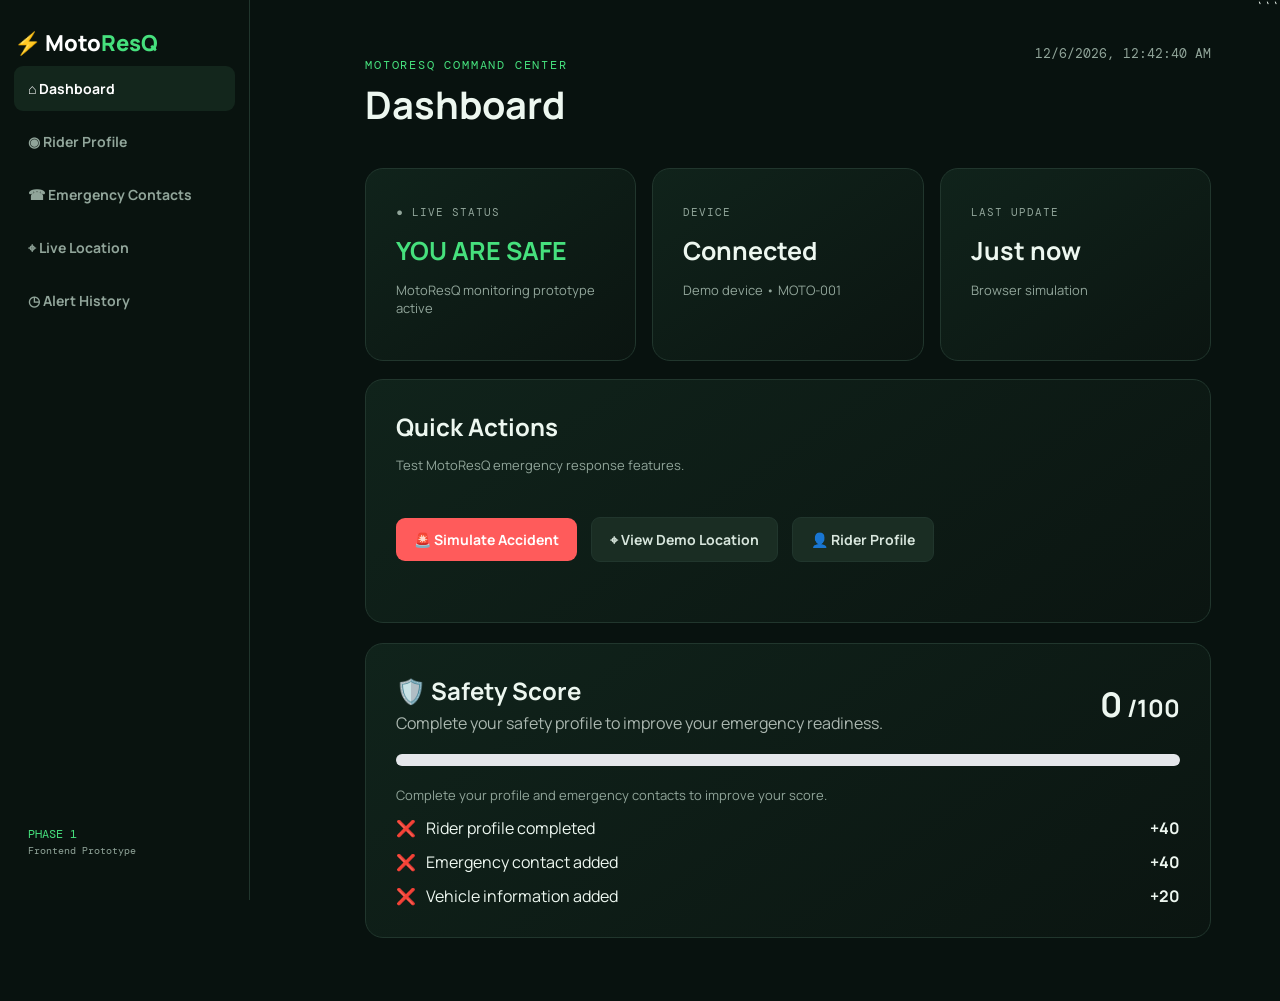
==== commit 6cd68ddf: "Update app.html d" ====
--- a/app.html
+++ b/app.html
@@ -1,686 +1,1109 @@
 <!DOCTYPE html>
+
 <html lang="en">
 
 <head>
     <meta charset="UTF-8">
 
-    <meta name="viewport" content="width=device-width, initial-scale=1.0">
-
-    <title>MotoResQ Dashboard</title>
-
-    <link rel="stylesheet" href="style.css">
+```
+<meta
+    name="viewport"
+    content="width=device-width, initial-scale=1.0"
+>
+
+<meta
+    name="description"
+    content="MotoResQ Rider Safety and Emergency Response Dashboard"
+>
+
+<title>MotoResQ Dashboard</title>
+
+<link
+    rel="stylesheet"
+    href="style.css"
+>
+```
+
 </head>
 
-
 <body class="app-body">
 
-    <!-- SIDEBAR -->
-    <aside>
-
-        <a class="brand" href="index.html">
-            ⚡ Moto<span>ResQ</span>
-        </a>
-
-        <button class="tab active" data-page="dashboard">
-            ⌂ Dashboard
-        </button>
-
-        <button class="tab" data-page="profile">
-            ◉ Rider Profile
-        </button>
-
-        <button class="tab" data-page="contacts">
-            ☎ Emergency Contacts
-        </button>
-
-        <button class="tab" data-page="location">
-            ⌖ Live Location
-        </button>
-
-        <button class="tab" data-page="history">
-            ◷ Alert History
-        </button>
-
-        <div class="side-bottom">
-            PHASE 1
-            <br>
-            <small>Frontend prototype</small>
+```
+<!-- =====================================================
+     SIDEBAR
+====================================================== -->
+
+<aside>
+
+    <a
+        class="brand"
+        href="index.html"
+    >
+        ⚡ Moto<span>ResQ</span>
+    </a>
+
+
+    <button
+        type="button"
+        class="tab active"
+        data-page="dashboard"
+    >
+        ⌂ Dashboard
+    </button>
+
+
+    <button
+        type="button"
+        class="tab"
+        data-page="profile"
+    >
+        ◉ Rider Profile
+    </button>
+
+
+    <button
+        type="button"
+        class="tab"
+        data-page="contacts"
+    >
+        ☎ Emergency Contacts
+    </button>
+
+
+    <button
+        type="button"
+        class="tab"
+        data-page="location"
+    >
+        ⌖ Live Location
+    </button>
+
+
+    <button
+        type="button"
+        class="tab"
+        data-page="history"
+    >
+        ◷ Alert History
+    </button>
+
+
+    <div class="side-bottom">
+
+        PHASE 1
+
+        <br>
+
+        <small>
+            Frontend Prototype
+        </small>
+
+    </div>
+
+</aside>
+
+
+
+<!-- =====================================================
+     MAIN APPLICATION
+====================================================== -->
+
+<div class="app">
+
+
+    <!-- =================================================
+         HEADER
+    ================================================== -->
+
+    <header>
+
+        <div>
+
+            <p class="eyebrow">
+                MOTORESQ COMMAND CENTER
+            </p>
+
+
+            <h1 id="pageTitle">
+                Dashboard
+            </h1>
+
         </div>
 
-    </aside>
-
-
-    <!-- MAIN APPLICATION -->
-    <div class="app">
-
-
-        <!-- HEADER -->
-        <header>
-
-            <div>
-
-                <p class="eyebrow">
-                    MOTORESQ COMMAND CENTER
+
+        <div
+            class="clock"
+            id="clock"
+        ></div>
+
+    </header>
+
+
+
+    <!-- =================================================
+         DASHBOARD
+    ================================================== -->
+
+    <section
+        id="dashboard"
+        class="page active-page"
+    >
+
+
+        <!-- STATUS CARDS -->
+
+        <div class="grid3">
+
+
+            <!-- LIVE STATUS -->
+
+            <div class="status-card safe">
+
+                <span>
+                    ● LIVE STATUS
+                </span>
+
+
+                <h2 id="safeText">
+                    YOU ARE SAFE
+                </h2>
+
+
+                <p>
+                    MotoResQ monitoring prototype active
                 </p>
 
-                <h1 id="pageTitle">
-                    Dashboard
-                </h1>
-
-            </div>
-
-
-            <div class="clock" id="clock"></div>
-
-        </header>
-
-
-        <!-- =========================
-             DASHBOARD
-        ========================== -->
-
-        <section id="dashboard" class="page active-page">
-
-
-            <!-- STATUS CARDS -->
-
-            <div class="grid3">
-
-                <div class="status-card safe">
-
-                    <span>● LIVE STATUS</span>
-
-                    <h2 id="safeText">
-                        YOU ARE SAFE
-                    </h2>
-
-                    <p>
-                        Monitoring prototype active
-                    </p>
-
-                </div>
-
-
-                <div class="status-card">
-
-                    <span>DEVICE</span>
-
-                    <h2>
-                        Connected
-                    </h2>
-
-                    <p>
-                        Demo device • MOTO-001
-                    </p>
-
-                </div>
-
-
-                <div class="status-card">
-
-                    <span>LAST UPDATE</span>
-
-                    <h2 id="lastUpdate">
-                        Just now
-                    </h2>
-
-                    <p>
-                        Browser simulation
-                    </p>
-
-                </div>
-
-            </div>
-
-
-            <!-- QUICK ACTIONS -->
-
-            <div class="panel">
-
-                <div class="panel-head">
+            </div>
+
+
+
+            <!-- DEVICE -->
+
+            <div class="status-card">
+
+                <span>
+                    DEVICE
+                </span>
+
+
+                <h2>
+                    Connected
+                </h2>
+
+
+                <p>
+                    Demo device • MOTO-001
+                </p>
+
+            </div>
+
+
+
+            <!-- LAST UPDATE -->
+
+            <div class="status-card">
+
+                <span>
+                    LAST UPDATE
+                </span>
+
+
+                <h2 id="lastUpdate">
+                    Just now
+                </h2>
+
+
+                <p>
+                    Browser simulation
+                </p>
+
+            </div>
+
+        </div>
+
+
+
+        <!-- =================================================
+             QUICK ACTIONS
+        ================================================== -->
+
+        <div class="panel">
+
+            <div class="panel-head">
+
+                <div>
 
                     <h2>
                         Quick Actions
                     </h2>
 
-                </div>
-
-
-                <div class="actions">
-
-                    <button
-                        class="danger"
-                        onclick="simulateAccident()"
+                    <p class="muted">
+                        Test MotoResQ emergency response features.
+                    </p>
+
+                </div>
+
+            </div>
+
+
+            <div class="actions">
+
+
+                <button
+                    type="button"
+                    class="danger"
+                    onclick="simulateAccident()"
+                >
+                    🚨 Simulate Accident
+                </button>
+
+
+                <button
+                    type="button"
+                    class="secondary-btn"
+                    onclick="showPage('location')"
+                >
+                    ⌖ View Demo Location
+                </button>
+
+
+                <button
+                    type="button"
+                    class="secondary-btn"
+                    onclick="showPage('profile')"
+                >
+                    👤 Rider Profile
+                </button>
+
+            </div>
+
+        </div>
+
+
+
+        <!-- =================================================
+             SAFETY SCORE
+        ================================================== -->
+
+        <div class="panel safety-panel">
+
+
+            <div class="section-header">
+
+
+                <div>
+
+                    <h2>
+                        🛡️ Safety Score
+                    </h2>
+
+
+                    <p>
+                        Complete your safety profile to improve
+                        your emergency readiness.
+                    </p>
+
+                </div>
+
+
+                <div class="score-number">
+
+                    <span id="safetyScore">
+                        0
+                    </span>
+
+                    /100
+
+                </div>
+
+            </div>
+
+
+
+            <!-- PROGRESS BAR -->
+
+            <div
+                class="progress-bar"
+                role="progressbar"
+                aria-valuemin="0"
+                aria-valuemax="100"
+                aria-valuenow="0"
+            >
+
+                <div
+                    id="safetyProgress"
+                    class="progress-fill"
+                ></div>
+
+            </div>
+
+
+
+            <!-- SCORE STATUS -->
+
+            <p
+                id="safetyStatus"
+                class="muted"
+            >
+                Complete your profile and emergency contacts
+                to improve your score.
+            </p>
+
+
+
+            <!-- SAFETY CHECKS -->
+
+            <div class="safety-checks">
+
+
+                <!-- PROFILE -->
+
+                <div class="safety-item">
+
+                    <span id="profileCheck">
+                        ❌
+                    </span>
+
+
+                    <span>
+                        Rider profile completed
+                    </span>
+
+
+                    <b>
+                        +40
+                    </b>
+
+                </div>
+
+
+
+                <!-- CONTACT -->
+
+                <div class="safety-item">
+
+                    <span id="contactCheck">
+                        ❌
+                    </span>
+
+
+                    <span>
+                        Emergency contact added
+                    </span>
+
+
+                    <b>
+                        +40
+                    </b>
+
+                </div>
+
+
+
+                <!-- VEHICLE -->
+
+                <div class="safety-item">
+
+                    <span id="vehicleCheck">
+                        ❌
+                    </span>
+
+
+                    <span>
+                        Vehicle information added
+                    </span>
+
+
+                    <b>
+                        +20
+                    </b>
+
+                </div>
+
+            </div>
+
+        </div>
+
+
+    </section>
+
+
+
+    <!-- =================================================
+         RIDER PROFILE
+    ================================================== -->
+
+    <section
+        id="profile"
+        class="page"
+    >
+
+
+        <div class="panel profile-panel">
+
+
+            <!-- PROFILE HEADER -->
+
+            <div class="panel-head">
+
+
+                <div>
+
+                    <p class="eyebrow">
+                        RIDER INFORMATION
+                    </p>
+
+
+                    <h2>
+                        👤 Rider Profile
+                    </h2>
+
+
+                    <p class="muted">
+                        Keep your rider and vehicle information
+                        updated for emergency response.
+                    </p>
+
+                </div>
+
+            </div>
+
+
+
+            <!-- LOCAL STORAGE NOTICE -->
+
+            <div class="profile-status">
+
+                🔒
+                <strong>
+                    Privacy Notice:
+                </strong>
+
+                Your profile is saved locally on this device
+                in this Phase 1 prototype.
+
+            </div>
+
+
+
+            <!-- PROFILE FORM -->
+
+            <form
+                id="profileForm"
+            >
+
+
+                <!-- ===============================
+                     PERSONAL INFORMATION
+                ================================ -->
+
+                <div class="form-section">
+
+                    <h3>
+                        Personal Information
+                    </h3>
+
+
+                    <p class="muted">
+                        Basic information used to identify
+                        the rider during an emergency.
+                    </p>
+
+                </div>
+
+
+
+                <!-- FULL NAME -->
+
+                <div class="form-group">
+
+                    <label for="riderName">
+                        Full Name
+                    </label>
+
+
+                    <input
+                        type="text"
+                        id="riderName"
+                        name="riderName"
+                        placeholder="Enter your full name"
+                        autocomplete="name"
+                        required
                     >
-                        🚨 Simulate Accident
-                    </button>
-
-
-                    <button
-                        class="secondary-btn"
-                        onclick="showPage('location')"
+
+                </div>
+
+
+
+                <!-- PHONE -->
+
+                <div class="form-group">
+
+                    <label for="riderPhone">
+                        Phone Number
+                    </label>
+
+
+                    <input
+                        type="tel"
+                        id="riderPhone"
+                        name="riderPhone"
+                        placeholder="Enter your 10-digit mobile number"
+                        autocomplete="tel"
+                        inputmode="tel"
+                        required
                     >
-                        ⌖ View Demo Location
-                    </button>
-
-                </div>
-
-            </div>
-
-
-            <!-- =========================
-                 SAFETY SCORE
-            ========================== -->
-
-            <div class="panel safety-panel">
-
-
-                <div class="section-header">
-
-                    <div>
-
-                        <h2>
-                            🛡️ Safety Score
-                        </h2>
-
-                        <p>
-                            Complete your safety profile to improve your score.
-                        </p>
-
-                    </div>
-
-
-                    <div class="score-number">
-
-                        <span id="safetyScore">
-                            0
-                        </span>/100
-
-                    </div>
-
-                </div>
-
-
-                <!-- PROGRESS BAR -->
-
-                <div class="progress-bar">
-
-                    <div
-                        id="safetyProgress"
-                        class="progress-fill"
-                    ></div>
-
-                </div>
-
-
-                <!-- SAFETY CHECKS -->
-
-                <div class="safety-checks">
-
-
-                    <div class="safety-item">
-
-                        <span id="profileCheck">
-                            ❌
-                        </span>
-
-                        <span>
-                            Rider profile completed
-                        </span>
-
-                        <b>
-                            +40
-                        </b>
-
-                    </div>
-
-
-                    <div class="safety-item">
-
-                        <span id="contactCheck">
-                            ❌
-                        </span>
-
-                        <span>
-                            Emergency contact added
-                        </span>
-
-                        <b>
-                            +40
-                        </b>
-
-                    </div>
-
-
-                    <div class="safety-item">
-
-                        <span id="vehicleCheck">
-                            ❌
-                        </span>
-
-                        <span>
-                            Vehicle information added
-                        </span>
-
-                        <b>
-                            +20
-                        </b>
-
-                    </div>
-
-
-                </div>
-
-            </div>
-
-
-        </section>
-
-
-        <!-- =========================
-             RIDER PROFILE
-        ========================== -->
-
-        <section id="profile" class="page">
-
-
-            <div class="panel">
-
-
-                <h2>
-                    👤 Rider Profile
-                </h2>
-
-
-                <p class="muted">
-
-                    Enter your details. This information will be used
-                    during an emergency.
-
-                </p>
-
-
-                <form id="profileForm">
-
-
-                    <!-- FULL NAME -->
-
-                    <div class="form-group">
-
-                        <label for="riderName">
-                            Full Name
-                        </label>
-
-                        <input
-                            type="text"
-                            id="riderName"
-                            placeholder="Enter your full name"
-                            required
-                        >
-
-                    </div>
-
-
-                    <!-- PHONE NUMBER -->
-
-                    <div class="form-group">
-
-                        <label for="riderPhone">
-                            Phone Number
-                        </label>
-
-                        <input
-                            type="tel"
-                            id="riderPhone"
-                            placeholder="Enter your phone number"
-                            required
-                        >
-
-                    </div>
-
-
-                    <!-- BLOOD GROUP -->
-
-                    <div class="form-group">
-
-                        <label for="bloodGroup">
-                            Blood Group
-                        </label>
-
-
-                        <select
-                            id="bloodGroup"
-                            required
-                        >
-
-                            <option value="">
-                                Select Blood Group
-                            </option>
-
-                            <option value="A+">A+</option>
-                            <option value="A-">A-</option>
-
-                            <option value="B+">B+</option>
-                            <option value="B-">B-</option>
-
-                            <option value="AB+">AB+</option>
-                            <option value="AB-">AB-</option>
-
-                            <option value="O+">O+</option>
-                            <option value="O-">O-</option>
-
-                        </select>
-
-                    </div>
-
-
-                    <!-- MEDICAL CONDITIONS -->
-
-                    <div class="form-group">
-
-                        <label for="medicalCondition">
-                            Medical Conditions
-                        </label>
-
-
-                        <textarea
-                            id="medicalCondition"
-                            placeholder="Example: Diabetes, Asthma (optional)"
-                        ></textarea>
-
-                    </div>
-
-
-                    <!-- ALLERGIES -->
-
-                    <div class="form-group">
-
-                        <label for="allergies">
-                            Allergies
-                        </label>
-
-
-                        <textarea
-                            id="allergies"
-                            placeholder="Example: Penicillin, Peanuts (optional)"
-                        ></textarea>
-
-                    </div>
-
-
-                    <!-- VEHICLE NUMBER -->
-
-                    <div class="form-group">
-
-                        <label for="vehicleNumber">
-                            Vehicle Number
-                        </label>
-
-
-                        <input
-                            type="text"
-                            id="vehicleNumber"
-                            placeholder="Example: UP32 AB 1234"
-                            required
-                        >
-
-                    </div>
-
-
-                    <!-- ADDRESS -->
-
-                    <div class="form-group">
-
-                        <label for="riderAddress">
-                            Address
-                        </label>
-
-
-                        <textarea
-                            id="riderAddress"
-                            placeholder="Enter your address"
-                        ></textarea>
-
-                    </div>
-
-
-                    <!-- SAVE BUTTON -->
+
+
+                    <small class="field-help">
+                        Example: 9876543210
+                    </small>
+
+                </div>
+
+
+
+                <!-- BLOOD GROUP -->
+
+                <div class="form-group">
+
+                    <label for="bloodGroup">
+                        Blood Group
+                    </label>
+
+
+                    <select
+                        id="bloodGroup"
+                        name="bloodGroup"
+                        required
+                    >
+
+                        <option value="">
+                            Select Blood Group
+                        </option>
+
+
+                        <option value="A+">
+                            A+
+                        </option>
+
+
+                        <option value="A-">
+                            A-
+                        </option>
+
+
+                        <option value="B+">
+                            B+
+                        </option>
+
+
+                        <option value="B-">
+                            B-
+                        </option>
+
+
+                        <option value="AB+">
+                            AB+
+                        </option>
+
+
+                        <option value="AB-">
+                            AB-
+                        </option>
+
+
+                        <option value="O+">
+                            O+
+                        </option>
+
+
+                        <option value="O-">
+                            O-
+                        </option>
+
+                    </select>
+
+                </div>
+
+
+
+                <!-- ===============================
+                     MEDICAL INFORMATION
+                ================================ -->
+
+                <div class="form-section">
+
+                    <h3>
+                        Medical Information
+                    </h3>
+
+
+                    <p class="muted">
+                        Optional information that may help
+                        emergency responders.
+                    </p>
+
+                </div>
+
+
+
+                <!-- MEDICAL CONDITIONS -->
+
+                <div class="form-group">
+
+                    <label for="medicalCondition">
+                        Medical Conditions
+                    </label>
+
+
+                    <textarea
+                        id="medicalCondition"
+                        name="medicalCondition"
+                        placeholder="Example: Diabetes, Asthma (optional)"
+                        rows="4"
+                    ></textarea>
+
+                </div>
+
+
+
+                <!-- ALLERGIES -->
+
+                <div class="form-group">
+
+                    <label for="allergies">
+                        Allergies
+                    </label>
+
+
+                    <textarea
+                        id="allergies"
+                        name="allergies"
+                        placeholder="Example: Penicillin, Peanuts (optional)"
+                        rows="4"
+                    ></textarea>
+
+                </div>
+
+
+
+                <!-- ===============================
+                     VEHICLE INFORMATION
+                ================================ -->
+
+                <div class="form-section">
+
+                    <h3>
+                        🏍️ Vehicle Information
+                    </h3>
+
+
+                    <p class="muted">
+                        Vehicle information can help identify
+                        the rider during an emergency.
+                    </p>
+
+                </div>
+
+
+
+                <!-- VEHICLE NUMBER -->
+
+                <div class="form-group">
+
+                    <label for="vehicleNumber">
+                        Vehicle Registration Number
+                    </label>
+
+
+                    <input
+                        type="text"
+                        id="vehicleNumber"
+                        name="vehicleNumber"
+                        placeholder="Example: UP32 AB 1234"
+                        autocomplete="off"
+                        required
+                    >
+
+
+                    <small class="field-help">
+                        Your registration number will be
+                        converted to uppercase automatically.
+                    </small>
+
+                </div>
+
+
+
+                <!-- ===============================
+                     ADDRESS
+                ================================ -->
+
+                <div class="form-section">
+
+                    <h3>
+                        🏠 Address
+                    </h3>
+
+
+                    <p class="muted">
+                        Optional address information for
+                        emergency identification.
+                    </p>
+
+                </div>
+
+
+
+                <div class="form-group">
+
+                    <label for="riderAddress">
+                        Address
+                    </label>
+
+
+                    <textarea
+                        id="riderAddress"
+                        name="riderAddress"
+                        placeholder="Enter your address"
+                        rows="5"
+                        autocomplete="street-address"
+                    ></textarea>
+
+                </div>
+
+
+
+                <!-- ===============================
+                     SAVE PROFILE
+                ================================ -->
+
+                <div class="profile-actions">
 
                     <button
                         type="submit"
                         class="btn primary"
                     >
-
                         💾 Save Profile
-
                     </button>
 
 
-                </form>
-
-
-            </div>
-
-
-        </section>
-
-
-        <!-- =========================
-             EMERGENCY CONTACTS
-        ========================== -->
-
-        <section id="contacts" class="page">
-
-
-            <div class="panel">
-
-
-                <div class="panel-head">
-
-                    <div>
-
-                        <h2>
-                            Emergency Contacts
-                        </h2>
-
-                        <p class="muted">
-                            People to notify during an SOS event.
-                        </p>
-
-                    </div>
-
-                </div>
-
-
-                <form
-                    id="contactForm"
-                    class="contact-form"
+                    <button
+                        type="button"
+                        class="secondary-btn"
+                        onclick="showPage('dashboard')"
+                    >
+                        ← Back to Dashboard
+                    </button>
+
+                </div>
+
+
+            </form>
+
+        </div>
+
+    </section>
+
+
+
+    <!-- =================================================
+         EMERGENCY CONTACTS
+    ================================================== -->
+
+    <section
+        id="contacts"
+        class="page"
+    >
+
+
+        <div class="panel">
+
+
+            <div class="panel-head">
+
+                <div>
+
+                    <p class="eyebrow">
+                        EMERGENCY NETWORK
+                    </p>
+
+
+                    <h2>
+                        ☎ Emergency Contacts
+                    </h2>
+
+
+                    <p class="muted">
+                        People to notify during an SOS event.
+                    </p>
+
+                </div>
+
+            </div>
+
+
+
+            <!-- CONTACT FORM -->
+
+            <form
+                id="contactForm"
+                class="contact-form"
+            >
+
+
+                <input
+                    id="contactName"
+                    name="contactName"
+                    placeholder="Name"
+                    autocomplete="name"
+                    required
                 >
 
 
-                    <input
-                        id="contactName"
-                        placeholder="Name"
-                        required
-                    >
-
-
-                    <input
-                        id="contactPhone"
-                        placeholder="Phone number"
-                        required
-                    >
-
-
-                    <input
-                        id="contactRelation"
-                        placeholder="Relationship"
-                        required
-                    >
-
-
-                    <button class="primary">
-
-                        Add Contact
-
-                    </button>
-
-
-                </form>
-
-
-                <div
-                    id="contactList"
-                    class="contact-list"
-                ></div>
-
-
-            </div>
-
-
-        </section>
-
-
-        <!-- =========================
-             LIVE LOCATION
-        ========================== -->
-
-        <section id="location" class="page">
-
-
-            <div class="panel">
-
-
-                <h2>
-                    Demo Location
-                </h2>
-
-
-                <div class="map-demo">
-
-                    <div class="pin">
-                        📍
-                    </div>
-
-
-                    <div class="road r1"></div>
-
-                    <div class="road r2"></div>
-
-
-                    <div class="map-label">
-                        MotoResQ Demo Location
-                    </div>
-
-                </div>
-
-
-                <div class="location-data">
-
-
-                    <div>
-
-                        <span>
-                            Latitude
-                        </span>
-
-                        <b>
-                            26.8467° N
-                        </b>
-
-                    </div>
-
-
-                    <div>
-
-                        <span>
-                            Longitude
-                        </span>
-
-                        <b>
-                            80.9462° E
-                        </b>
-
-                    </div>
-
-
-                    <div>
-
-                        <span>
-                            Confidence
-                        </span>
-
-                        <b>
-                            Demo / Prototype
-                        </b>
-
-                    </div>
-
-
-                </div>
-
-
-            </div>
-
-
-        </section>
-
-
-        <!-- =========================
-             ALERT HISTORY
-        ========================== -->
-
-        <section id="history" class="page">
-
-
-            <div class="panel">
-
-                <h2>
-                    Alert History
-                </h2>
-
-
-                <div id="historyList"></div>
-
-            </div>
-
-
-        </section>
-
+                <input
+                    id="contactPhone"
+                    name="contactPhone"
+                    type="tel"
+                    placeholder="Phone number"
+                    autocomplete="tel"
+                    required
+                >
+
+
+                <input
+                    id="contactRelation"
+                    name="contactRelation"
+                    placeholder="Relationship"
+                    required
+                >
+
+
+                <button
+                    type="submit"
+                    class="primary"
+                >
+                    Add Contact
+                </button>
+
+            </form>
+
+
+
+            <!-- CONTACT LIST -->
+
+            <div
+                id="contactList"
+                class="contact-list"
+            ></div>
+
+        </div>
+
+    </section>
+
+
+
+    <!-- =================================================
+         LIVE LOCATION
+    ================================================== -->
+
+    <section
+        id="location"
+        class="page"
+    >
+
+
+        <div class="panel">
+
+
+            <p class="eyebrow">
+                LOCATION MONITORING
+            </p>
+
+
+            <h2>
+                📍 Demo Location
+            </h2>
+
+
+            <p class="muted">
+                This location is simulated for the Phase 1
+                frontend prototype.
+            </p>
+
+
+
+            <!-- MAP -->
+
+            <div class="map-demo">
+
+
+                <div class="pin">
+                    📍
+                </div>
+
+
+                <div class="road r1"></div>
+
+                <div class="road r2"></div>
+
+
+                <div class="map-label">
+                    MotoResQ Demo Location
+                </div>
+
+            </div>
+
+
+
+            <!-- LOCATION DATA -->
+
+            <div class="location-data">
+
+
+                <div>
+
+                    <span>
+                        Latitude
+                    </span>
+
+
+                    <b>
+                        26.8467° N
+                    </b>
+
+                </div>
+
+
+
+                <div>
+
+                    <span>
+                        Longitude
+                    </span>
+
+
+                    <b>
+                        80.9462° E
+                    </b>
+
+                </div>
+
+
+
+                <div>
+
+                    <span>
+                        Confidence
+                    </span>
+
+
+                    <b>
+                        Demo / Prototype
+                    </b>
+
+                </div>
+
+            </div>
+
+        </div>
+
+    </section>
+
+
+
+    <!-- =================================================
+         ALERT HISTORY
+    ================================================== -->
+
+    <section
+        id="history"
+        class="page"
+    >
+
+
+        <div class="panel">
+
+
+            <p class="eyebrow">
+                EMERGENCY LOG
+            </p>
+
+
+            <h2>
+                ◷ Alert History
+            </h2>
+
+
+            <p class="muted">
+                Previous simulated emergency events are
+                displayed below.
+            </p>
+
+
+            <div
+                id="historyList"
+            ></div>
+
+        </div>
+
+    </section>
+
+
+</div>
+
+
+
+<!-- =====================================================
+     EMERGENCY MODAL
+====================================================== -->
+
+<div
+    id="modal"
+    class="modal hidden"
+>
+
+
+    <div class="modal-card">
+
+
+        <button
+            type="button"
+            class="close"
+            onclick="closeModal()"
+            aria-label="Close"
+        >
+            ×
+        </button>
+
+
+        <div id="modalContent"></div>
 
     </div>
 
-
-    <!-- MODAL -->
-
-    <div id="modal" class="modal hidden">
-
-        <div class="modal-card">
-
-            <button
-                class="close"
-                onclick="closeModal()"
-            >
-                ×
-            </button>
-
-
-            <div id="modalContent"></div>
-
-        </div>
-
-    </div>
-
-
-    <!-- TOAST -->
-
-    <div id="toast"></div>
-
-
-    <!-- JAVASCRIPT -->
-
-    <script src="script.js"></script>
-
+</div>
+
+
+
+<!-- =====================================================
+     TOAST NOTIFICATION
+====================================================== -->
+
+<div
+    id="toast"
+    role="status"
+    aria-live="polite"
+></div>
+
+
+
+<!-- =====================================================
+     JAVASCRIPT
+====================================================== -->
+
+<script src="script.js"></script>
+```
 
 </body>
 
